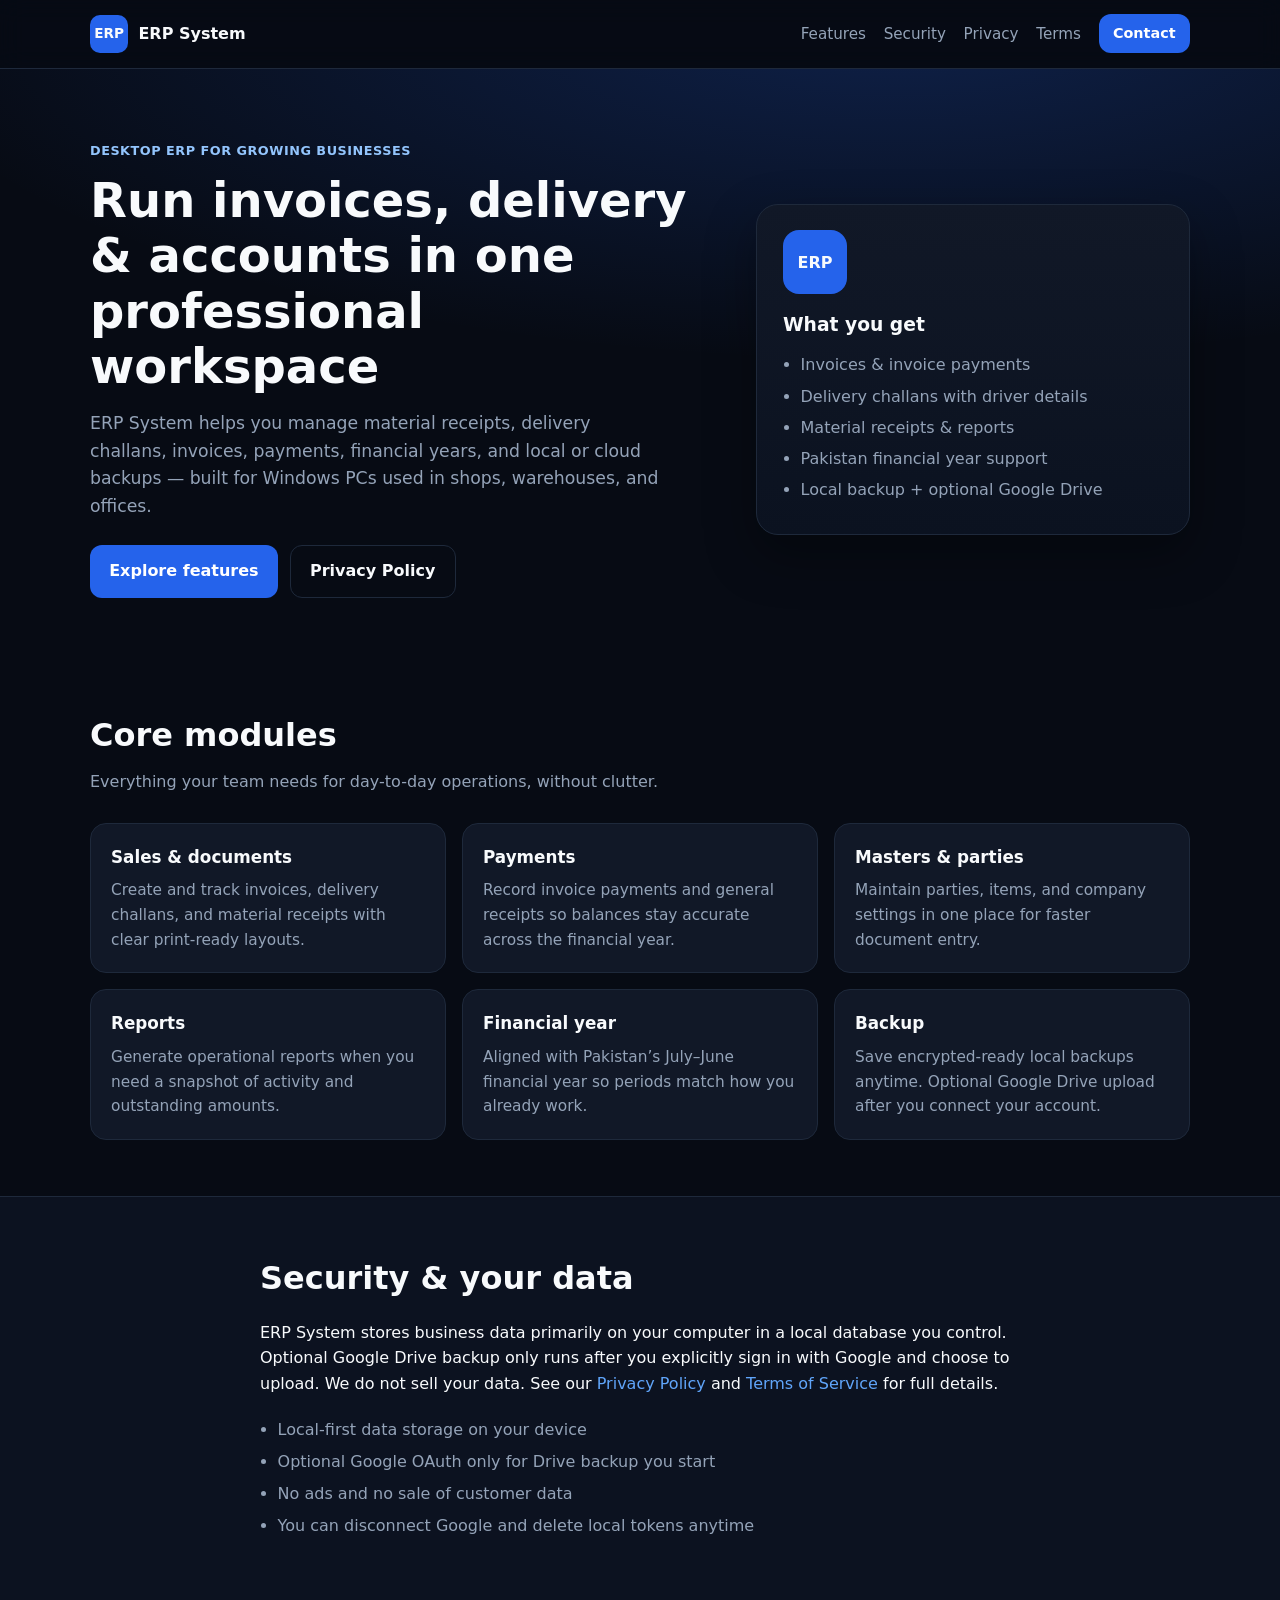
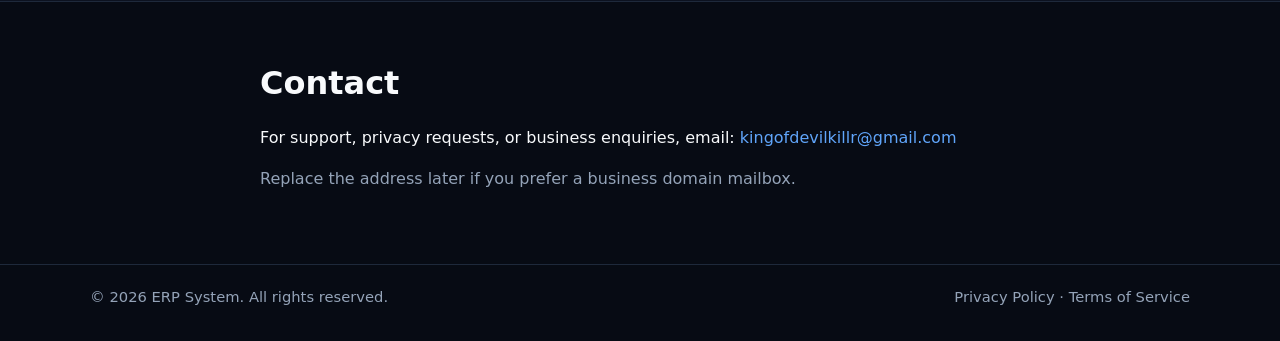
==== index.html @ 69cae649 "Professional ERP System website: landing, Privacy Policy, Terms of Service for Google OAuth verifica" ====
<!DOCTYPE html>
<html lang="en">
<head>
  <meta charset="UTF-8" />
  <meta name="viewport" content="width=device-width, initial-scale=1" />
  <title>ERP System — Professional Business Workspace</title>
  <meta name="description" content="ERP System is a professional desktop business application for invoices, delivery challans, material receipts, reports, and secure backups." />
  <link rel="stylesheet" href="styles.css" />
  <link rel="icon" href="data:image/svg+xml,<svg xmlns='http://www.w3.org/2000/svg' viewBox='0 0 100 100'><rect width='100' height='100' rx='22' fill='%232563eb'/><text x='50' y='62' font-size='36' font-weight='700' fill='white' text-anchor='middle' font-family='system-ui'>ERP</text></svg>" />
</head>
<body>
  <header class="nav">
    <div class="container nav-inner">
      <a class="brand" href="index.html">
        <span class="logo">ERP</span>
        <span>ERP System</span>
      </a>
      <nav>
        <a href="#features">Features</a>
        <a href="#security">Security</a>
        <a href="privacy.html">Privacy</a>
        <a href="terms.html">Terms</a>
        <a class="btn btn-sm" href="#contact">Contact</a>
      </nav>
    </div>
  </header>

  <section class="hero">
    <div class="container hero-grid">
      <div>
        <p class="eyebrow">Desktop ERP for growing businesses</p>
        <h1>Run invoices, delivery &amp; accounts in one professional workspace</h1>
        <p class="lead">
          ERP System helps you manage material receipts, delivery challans, invoices,
          payments, financial years, and local or cloud backups — built for Windows
          PCs used in shops, warehouses, and offices.
        </p>
        <div class="hero-actions">
          <a class="btn" href="#features">Explore features</a>
          <a class="btn btn-ghost" href="privacy.html">Privacy Policy</a>
        </div>
      </div>
      <div class="hero-card">
        <div class="hero-badge">ERP</div>
        <h3>What you get</h3>
        <ul>
          <li>Invoices &amp; invoice payments</li>
          <li>Delivery challans with driver details</li>
          <li>Material receipts &amp; reports</li>
          <li>Pakistan financial year support</li>
          <li>Local backup + optional Google Drive</li>
        </ul>
      </div>
    </div>
  </section>

  <section id="features" class="section">
    <div class="container">
      <h2>Core modules</h2>
      <p class="section-lead">Everything your team needs for day-to-day operations, without clutter.</p>
      <div class="cards">
        <article class="card">
          <h3>Sales &amp; documents</h3>
          <p>Create and track invoices, delivery challans, and material receipts with clear print-ready layouts.</p>
        </article>
        <article class="card">
          <h3>Payments</h3>
          <p>Record invoice payments and general receipts so balances stay accurate across the financial year.</p>
        </article>
        <article class="card">
          <h3>Masters &amp; parties</h3>
          <p>Maintain parties, items, and company settings in one place for faster document entry.</p>
        </article>
        <article class="card">
          <h3>Reports</h3>
          <p>Generate operational reports when you need a snapshot of activity and outstanding amounts.</p>
        </article>
        <article class="card">
          <h3>Financial year</h3>
          <p>Aligned with Pakistan’s July–June financial year so periods match how you already work.</p>
        </article>
        <article class="card">
          <h3>Backup</h3>
          <p>Save encrypted-ready local backups anytime. Optional Google Drive upload after you connect your account.</p>
        </article>
      </div>
    </div>
  </section>

  <section id="security" class="section section-alt">
    <div class="container narrow">
      <h2>Security &amp; your data</h2>
      <p>
        ERP System stores business data primarily on your computer in a local database you control.
        Optional Google Drive backup only runs after you explicitly sign in with Google and choose to upload.
        We do not sell your data. See our
        <a href="privacy.html">Privacy Policy</a> and
        <a href="terms.html">Terms of Service</a> for full details.
      </p>
      <ul class="checklist">
        <li>Local-first data storage on your device</li>
        <li>Optional Google OAuth only for Drive backup you start</li>
        <li>No ads and no sale of customer data</li>
        <li>You can disconnect Google and delete local tokens anytime</li>
      </ul>
    </div>
  </section>

  <section id="contact" class="section">
    <div class="container narrow">
      <h2>Contact</h2>
      <p>
        For support, privacy requests, or business enquiries, email:
        <a href="mailto:kingofdevilkillr@gmail.com">kingofdevilkillr@gmail.com</a>
      </p>
      <p class="muted">Replace the address later if you prefer a business domain mailbox.</p>
    </div>
  </section>

  <footer class="footer">
    <div class="container footer-inner">
      <span>© <span id="y"></span> ERP System. All rights reserved.</span>
      <span>
        <a href="privacy.html">Privacy Policy</a>
        ·
        <a href="terms.html">Terms of Service</a>
      </span>
    </div>
  </footer>
  <script>document.getElementById('y').textContent = new Date().getFullYear()</script>
</body>
</html>
---- styles.css ----
:root {
  --bg: #070b14;
  --bg-alt: #0c1220;
  --card: #111827;
  --text: #f8fafc;
  --muted: #94a3b8;
  --line: #1e293b;
  --brand: #2563eb;
  --brand-dark: #1d4ed8;
  --ok: #0f9d58;
  --radius: 16px;
  --shadow: 0 20px 50px rgba(0, 0, 0, 0.35);
  --max: 1100px;
  --font: system-ui, -apple-system, "Segoe UI", Roboto, Helvetica, Arial, sans-serif;
}

* { box-sizing: border-box; }
html { scroll-behavior: smooth; }
body {
  margin: 0;
  font-family: var(--font);
  background: var(--bg);
  color: var(--text);
  line-height: 1.6;
}
a { color: #60a5fa; text-decoration: none; }
a:hover { text-decoration: underline; }

.container {
  width: min(100% - 2rem, var(--max));
  margin-inline: auto;
}
.narrow { width: min(100% - 2rem, 760px); }

.nav {
  position: sticky;
  top: 0;
  z-index: 20;
  backdrop-filter: blur(12px);
  background: rgba(7, 11, 20, 0.85);
  border-bottom: 1px solid var(--line);
}
.nav-inner {
  display: flex;
  align-items: center;
  justify-content: space-between;
  padding: 0.9rem 0;
  gap: 1rem;
}
.brand {
  display: flex;
  align-items: center;
  gap: 0.65rem;
  color: var(--text);
  font-weight: 700;
  text-decoration: none;
}
.logo {
  display: grid;
  place-items: center;
  width: 38px;
  height: 38px;
  border-radius: 10px;
  background: var(--brand);
  font-size: 0.85rem;
  font-weight: 800;
}
nav {
  display: flex;
  flex-wrap: wrap;
  gap: 0.85rem 1.1rem;
  align-items: center;
}
nav a {
  color: var(--muted);
  font-size: 0.95rem;
  text-decoration: none;
}
nav a:hover { color: var(--text); }

.btn {
  display: inline-flex;
  align-items: center;
  justify-content: center;
  padding: 0.8rem 1.2rem;
  border-radius: 12px;
  background: var(--brand);
  color: white !important;
  font-weight: 700;
  text-decoration: none !important;
  border: none;
  transition: 0.15s ease;
}
.btn:hover { background: var(--brand-dark); }
.btn-sm { padding: 0.5rem 0.9rem; font-size: 0.9rem; }
.btn-ghost {
  background: transparent;
  border: 1px solid var(--line);
  color: var(--text) !important;
}
.btn-ghost:hover { border-color: #334155; background: #0f172a; }

.hero {
  padding: 4.5rem 0 3.5rem;
  background:
    radial-gradient(ellipse 80% 60% at 70% -10%, rgba(37, 99, 235, 0.25), transparent),
    var(--bg);
}
.hero-grid {
  display: grid;
  grid-template-columns: 1.3fr 0.9fr;
  gap: 2.5rem;
  align-items: center;
}
.eyebrow {
  color: #93c5fd;
  font-weight: 700;
  letter-spacing: 0.04em;
  text-transform: uppercase;
  font-size: 0.8rem;
  margin: 0 0 0.75rem;
}
.hero h1 {
  font-size: clamp(2rem, 4vw, 3rem);
  line-height: 1.15;
  margin: 0 0 1rem;
}
.lead {
  color: var(--muted);
  font-size: 1.08rem;
  margin: 0 0 1.5rem;
  max-width: 36rem;
}
.hero-actions { display: flex; flex-wrap: wrap; gap: 0.75rem; }

.hero-card {
  background: linear-gradient(180deg, #111827, #0b1220);
  border: 1px solid var(--line);
  border-radius: 22px;
  padding: 1.6rem;
  box-shadow: var(--shadow);
}
.hero-badge {
  width: 64px;
  height: 64px;
  border-radius: 16px;
  background: var(--brand);
  display: grid;
  place-items: center;
  font-weight: 800;
  margin-bottom: 1rem;
}
.hero-card h3 { margin: 0 0 0.75rem; }
.hero-card ul {
  margin: 0;
  padding-left: 1.1rem;
  color: var(--muted);
}
.hero-card li { margin: 0.35rem 0; }

.section { padding: 3.5rem 0; }
.section-alt { background: var(--bg-alt); border-block: 1px solid var(--line); }
.section h2 {
  margin: 0 0 0.5rem;
  font-size: clamp(1.5rem, 3vw, 2rem);
}
.section-lead {
  color: var(--muted);
  margin: 0 0 1.75rem;
}

.cards {
  display: grid;
  grid-template-columns: repeat(3, 1fr);
  gap: 1rem;
}
.card {
  background: var(--card);
  border: 1px solid var(--line);
  border-radius: var(--radius);
  padding: 1.25rem;
}
.card h3 { margin: 0 0 0.5rem; font-size: 1.05rem; }
.card p { margin: 0; color: var(--muted); font-size: 0.96rem; }

.checklist {
  margin: 1.25rem 0 0;
  padding-left: 1.1rem;
  color: var(--muted);
}
.checklist li { margin: 0.4rem 0; }

.legal {
  padding: 2.5rem 0 4rem;
  max-width: 800px;
}
.legal h1 { margin-bottom: 0.25rem; }
.legal h2 {
  margin-top: 2rem;
  margin-bottom: 0.6rem;
  font-size: 1.25rem;
}
.legal h3 {
  margin-top: 1.25rem;
  margin-bottom: 0.4rem;
  font-size: 1.05rem;
}
.legal p, .legal li { color: #cbd5e1; }
.muted { color: var(--muted); }

.footer {
  border-top: 1px solid var(--line);
  padding: 1.25rem 0 2rem;
  color: var(--muted);
  font-size: 0.92rem;
}
.footer-inner {
  display: flex;
  flex-wrap: wrap;
  gap: 0.75rem 1.25rem;
  justify-content: space-between;
}
.footer a { color: var(--muted); }
.footer a:hover { color: var(--text); }

@media (max-width: 860px) {
  .hero-grid, .cards { grid-template-columns: 1fr; }
  .hero { padding-top: 3rem; }
}
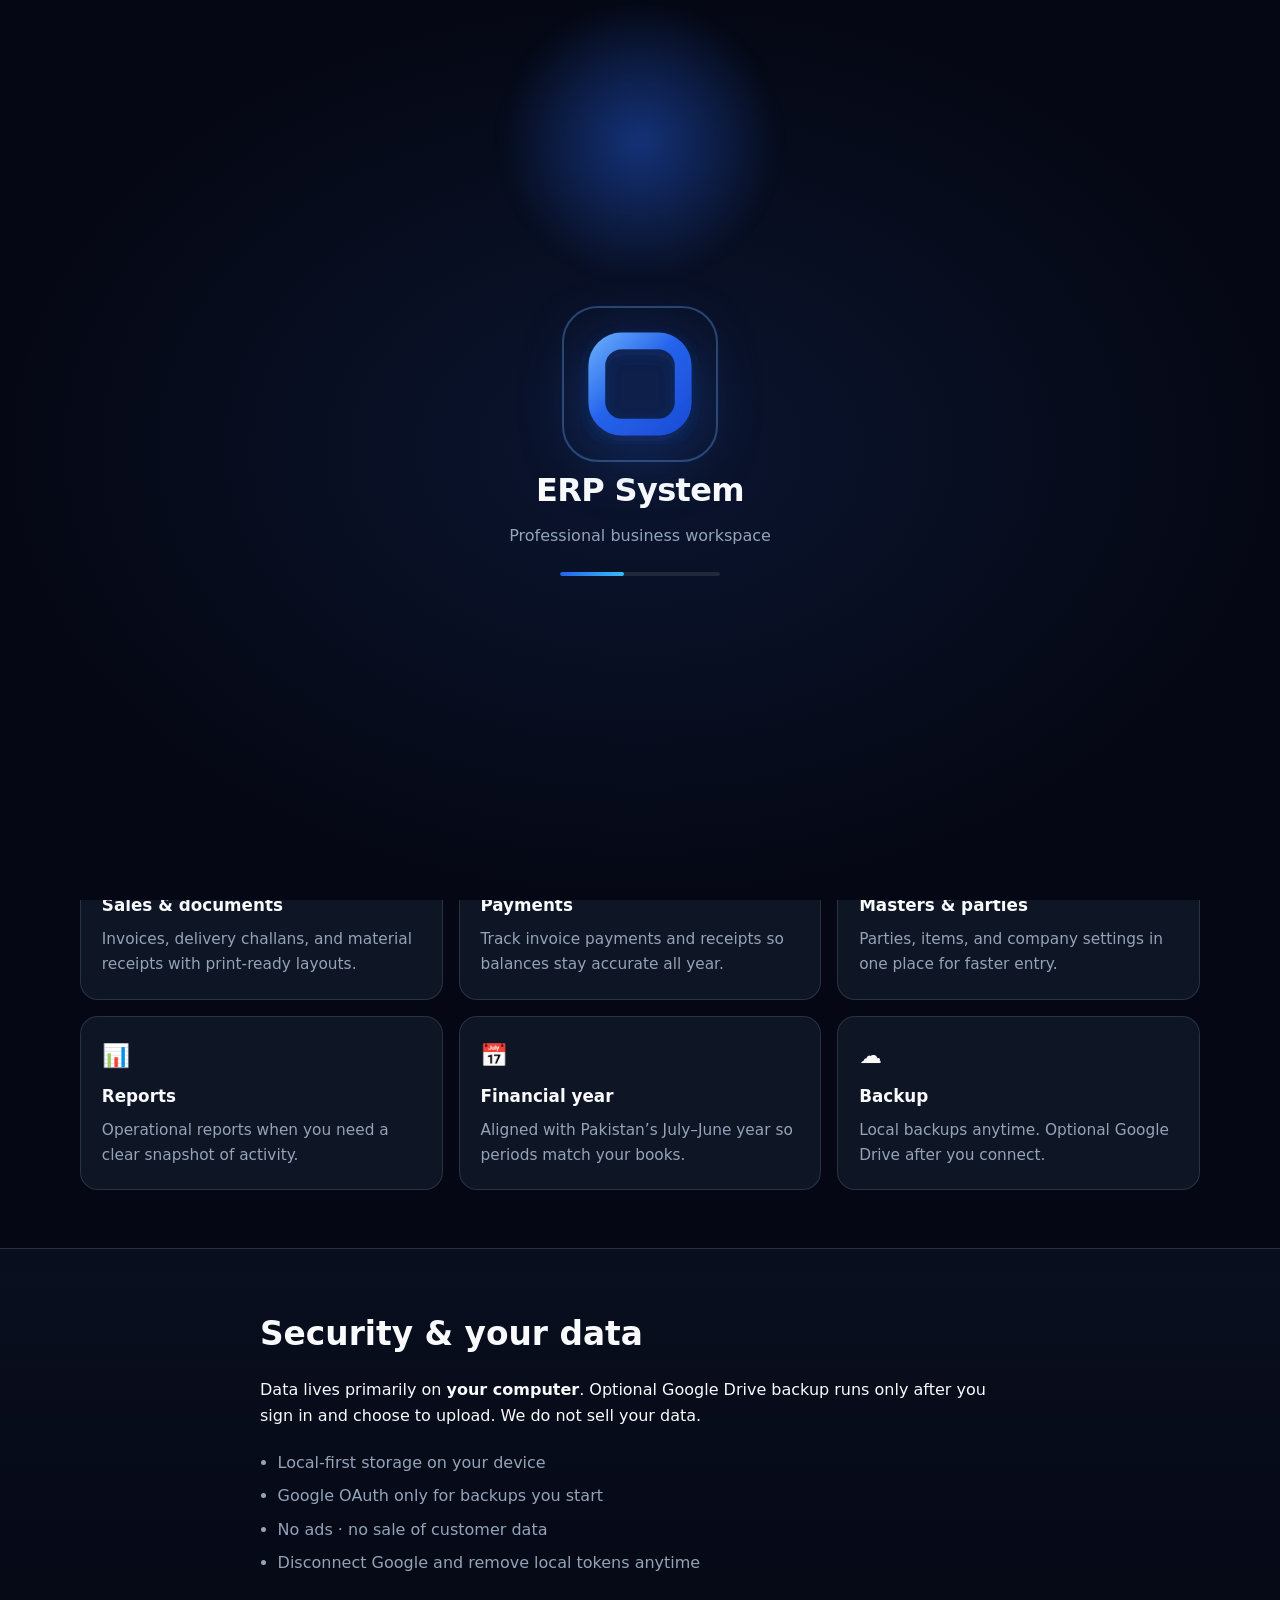
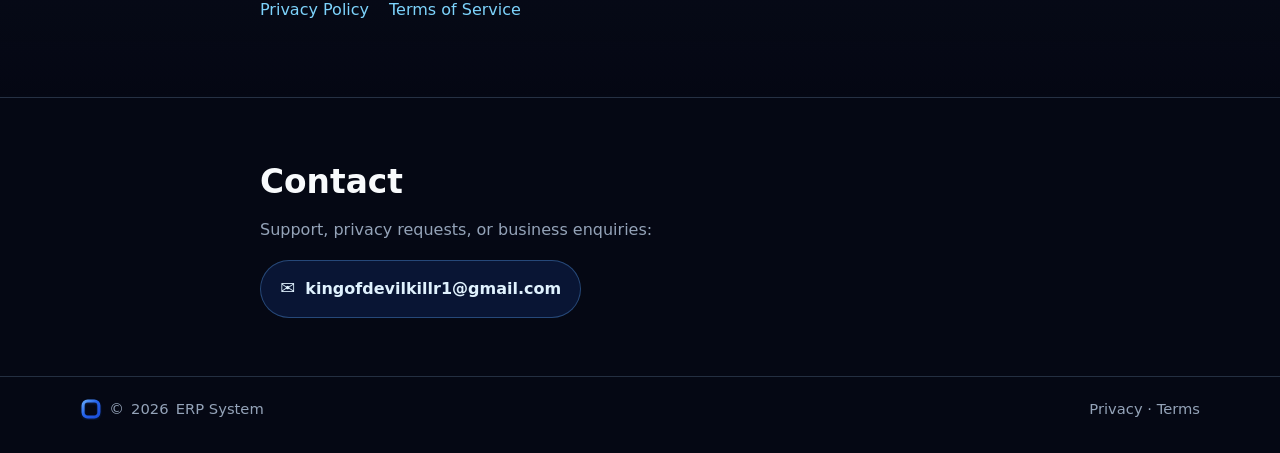
==== commit a1b02840: "Premium redesign: intro animation, floating logo, motion UI, contact kingofdevilkillr1@gmail.com" ====
--- a/index.html
+++ b/index.html
@@ -6,127 +6,137 @@
   <title>ERP System — Professional Business Workspace</title>
   <meta name="description" content="ERP System is a professional desktop business application for invoices, delivery challans, material receipts, reports, and secure backups." />
   <link rel="stylesheet" href="styles.css" />
-  <link rel="icon" href="data:image/svg+xml,<svg xmlns='http://www.w3.org/2000/svg' viewBox='0 0 100 100'><rect width='100' height='100' rx='22' fill='%232563eb'/><text x='50' y='62' font-size='36' font-weight='700' fill='white' text-anchor='middle' font-family='system-ui'>ERP</text></svg>" />
+  <link rel="icon" href="logo.svg" type="image/svg+xml" />
 </head>
 <body>
-  <header class="nav">
-    <div class="container nav-inner">
-      <a class="brand" href="index.html">
-        <span class="logo">ERP</span>
-        <span>ERP System</span>
-      </a>
-      <nav>
-        <a href="#features">Features</a>
-        <a href="#security">Security</a>
-        <a href="privacy.html">Privacy</a>
-        <a href="terms.html">Terms</a>
-        <a class="btn btn-sm" href="#contact">Contact</a>
-      </nav>
+  <!-- Intro overlay animation -->
+  <div id="intro" class="intro" aria-hidden="true">
+    <div class="intro-glow"></div>
+    <div class="intro-logo-wrap">
+      <img class="intro-logo float-y" src="logo.svg" alt="ERP System" width="120" height="120" />
+      <div class="intro-ring"></div>
     </div>
-  </header>
+    <h1 class="intro-title">ERP System</h1>
+    <p class="intro-sub">Professional business workspace</p>
+    <div class="intro-bar"><span></span></div>
+  </div>
 
-  <section class="hero">
-    <div class="container hero-grid">
-      <div>
-        <p class="eyebrow">Desktop ERP for growing businesses</p>
-        <h1>Run invoices, delivery &amp; accounts in one professional workspace</h1>
-        <p class="lead">
-          ERP System helps you manage material receipts, delivery challans, invoices,
-          payments, financial years, and local or cloud backups — built for Windows
-          PCs used in shops, warehouses, and offices.
-        </p>
-        <div class="hero-actions">
-          <a class="btn" href="#features">Explore features</a>
-          <a class="btn btn-ghost" href="privacy.html">Privacy Policy</a>
+  <div class="page">
+    <div class="bg-orbs" aria-hidden="true">
+      <span class="orb orb-1"></span>
+      <span class="orb orb-2"></span>
+      <span class="orb orb-3"></span>
+    </div>
+
+    <header class="nav">
+      <div class="container nav-inner">
+        <a class="brand" href="index.html">
+          <img src="logo.svg" alt="" class="brand-logo" width="40" height="40" />
+          <span>ERP System</span>
+        </a>
+        <nav>
+          <a href="#features">Features</a>
+          <a href="#security">Security</a>
+          <a href="privacy.html">Privacy</a>
+          <a href="terms.html">Terms</a>
+          <a class="btn btn-sm" href="#contact">Contact</a>
+        </nav>
+      </div>
+    </header>
+
+    <section class="hero">
+      <div class="container hero-grid">
+        <div class="reveal">
+          <p class="eyebrow"><span class="pulse-dot"></span> Desktop ERP for growing businesses</p>
+          <h1>Run invoices, delivery &amp; accounts in one <span class="gradient-text">professional workspace</span></h1>
+          <p class="lead">
+            Manage material receipts, delivery challans, invoices, payments, financial years,
+            and local or cloud backups — built for Windows PCs in shops, warehouses, and offices.
+          </p>
+          <div class="hero-actions">
+            <a class="btn" href="#features">Explore features</a>
+            <a class="btn btn-ghost" href="privacy.html">Privacy Policy</a>
+          </div>
+        </div>
+        <div class="hero-visual reveal delay-1">
+          <div class="hero-card float-slow">
+            <img src="logo.svg" alt="ERP" class="hero-logo spin-soft" width="88" height="88" />
+            <h3>What you get</h3>
+            <ul>
+              <li>Invoices &amp; payments</li>
+              <li>Delivery challans + driver details</li>
+              <li>Material receipts &amp; reports</li>
+              <li>Pakistan financial year</li>
+              <li>Local + optional Google Drive backup</li>
+            </ul>
+          </div>
         </div>
       </div>
-      <div class="hero-card">
-        <div class="hero-badge">ERP</div>
-        <h3>What you get</h3>
-        <ul>
-          <li>Invoices &amp; invoice payments</li>
-          <li>Delivery challans with driver details</li>
-          <li>Material receipts &amp; reports</li>
-          <li>Pakistan financial year support</li>
-          <li>Local backup + optional Google Drive</li>
+    </section>
+
+    <section id="features" class="section">
+      <div class="container">
+        <div class="section-head reveal">
+          <h2>Core modules</h2>
+          <p class="section-lead">Everything your team needs for day-to-day operations — clear, fast, focused.</p>
+        </div>
+        <div class="cards">
+          <article class="card reveal"><div class="card-icon">📄</div><h3>Sales &amp; documents</h3><p>Invoices, delivery challans, and material receipts with print-ready layouts.</p></article>
+          <article class="card reveal delay-1"><div class="card-icon">💳</div><h3>Payments</h3><p>Track invoice payments and receipts so balances stay accurate all year.</p></article>
+          <article class="card reveal delay-2"><div class="card-icon">👥</div><h3>Masters &amp; parties</h3><p>Parties, items, and company settings in one place for faster entry.</p></article>
+          <article class="card reveal"><div class="card-icon">📊</div><h3>Reports</h3><p>Operational reports when you need a clear snapshot of activity.</p></article>
+          <article class="card reveal delay-1"><div class="card-icon">📅</div><h3>Financial year</h3><p>Aligned with Pakistan’s July–June year so periods match your books.</p></article>
+          <article class="card reveal delay-2"><div class="card-icon">☁️</div><h3>Backup</h3><p>Local backups anytime. Optional Google Drive after you connect.</p></article>
+        </div>
+      </div>
+    </section>
+
+    <section id="security" class="section section-alt">
+      <div class="container narrow reveal">
+        <h2>Security &amp; your data</h2>
+        <p>
+          Data lives primarily on <strong>your computer</strong>. Optional Google Drive backup runs only after you
+          sign in and choose to upload. We do not sell your data.
+        </p>
+        <ul class="checklist">
+          <li>Local-first storage on your device</li>
+          <li>Google OAuth only for backups you start</li>
+          <li>No ads · no sale of customer data</li>
+          <li>Disconnect Google and remove local tokens anytime</li>
         </ul>
+        <p class="links-row">
+          <a href="privacy.html">Privacy Policy</a>
+          <a href="terms.html">Terms of Service</a>
+        </p>
       </div>
-    </div>
-  </section>
+    </section>
 
-  <section id="features" class="section">
-    <div class="container">
-      <h2>Core modules</h2>
-      <p class="section-lead">Everything your team needs for day-to-day operations, without clutter.</p>
-      <div class="cards">
-        <article class="card">
-          <h3>Sales &amp; documents</h3>
-          <p>Create and track invoices, delivery challans, and material receipts with clear print-ready layouts.</p>
-        </article>
-        <article class="card">
-          <h3>Payments</h3>
-          <p>Record invoice payments and general receipts so balances stay accurate across the financial year.</p>
-        </article>
-        <article class="card">
-          <h3>Masters &amp; parties</h3>
-          <p>Maintain parties, items, and company settings in one place for faster document entry.</p>
-        </article>
-        <article class="card">
-          <h3>Reports</h3>
-          <p>Generate operational reports when you need a snapshot of activity and outstanding amounts.</p>
-        </article>
-        <article class="card">
-          <h3>Financial year</h3>
-          <p>Aligned with Pakistan’s July–June financial year so periods match how you already work.</p>
-        </article>
-        <article class="card">
-          <h3>Backup</h3>
-          <p>Save encrypted-ready local backups anytime. Optional Google Drive upload after you connect your account.</p>
-        </article>
+    <section id="contact" class="section">
+      <div class="container narrow reveal">
+        <h2>Contact</h2>
+        <p class="lead-sm">Support, privacy requests, or business enquiries:</p>
+        <a class="contact-pill" href="mailto:kingofdevilkillr1@gmail.com">
+          <span class="mail-ico">✉</span>
+          kingofdevilkillr1@gmail.com
+        </a>
       </div>
-    </div>
-  </section>
+    </section>
 
-  <section id="security" class="section section-alt">
-    <div class="container narrow">
-      <h2>Security &amp; your data</h2>
-      <p>
-        ERP System stores business data primarily on your computer in a local database you control.
-        Optional Google Drive backup only runs after you explicitly sign in with Google and choose to upload.
-        We do not sell your data. See our
-        <a href="privacy.html">Privacy Policy</a> and
-        <a href="terms.html">Terms of Service</a> for full details.
-      </p>
-      <ul class="checklist">
-        <li>Local-first data storage on your device</li>
-        <li>Optional Google OAuth only for Drive backup you start</li>
-        <li>No ads and no sale of customer data</li>
-        <li>You can disconnect Google and delete local tokens anytime</li>
-      </ul>
-    </div>
-  </section>
+    <footer class="footer">
+      <div class="container footer-inner">
+        <span class="footer-brand">
+          <img src="logo.svg" alt="" width="22" height="22" />
+          © <span id="y"></span> ERP System
+        </span>
+        <span>
+          <a href="privacy.html">Privacy</a>
+          ·
+          <a href="terms.html">Terms</a>
+        </span>
+      </div>
+    </footer>
+  </div>
 
-  <section id="contact" class="section">
-    <div class="container narrow">
-      <h2>Contact</h2>
-      <p>
-        For support, privacy requests, or business enquiries, email:
-        <a href="mailto:kingofdevilkillr@gmail.com">kingofdevilkillr@gmail.com</a>
-      </p>
-      <p class="muted">Replace the address later if you prefer a business domain mailbox.</p>
-    </div>
-  </section>
-
-  <footer class="footer">
-    <div class="container footer-inner">
-      <span>© <span id="y"></span> ERP System. All rights reserved.</span>
-      <span>
-        <a href="privacy.html">Privacy Policy</a>
-        ·
-        <a href="terms.html">Terms of Service</a>
-      </span>
-    </div>
-  </footer>
-  <script>document.getElementById('y').textContent = new Date().getFullYear()</script>
+  <script src="main.js"></script>
 </body>
 </html>
--- a/styles.css
+++ b/styles.css
@@ -1,16 +1,14 @@
 :root {
-  --bg: #070b14;
-  --bg-alt: #0c1220;
-  --card: #111827;
+  --bg: #050814;
+  --bg-alt: #0a1020;
+  --card: rgba(17, 24, 39, 0.85);
   --text: #f8fafc;
   --muted: #94a3b8;
-  --line: #1e293b;
+  --line: rgba(51, 65, 85, 0.7);
   --brand: #2563eb;
-  --brand-dark: #1d4ed8;
-  --ok: #0f9d58;
-  --radius: 16px;
-  --shadow: 0 20px 50px rgba(0, 0, 0, 0.35);
-  --max: 1100px;
+  --brand-2: #38bdf8;
+  --radius: 18px;
+  --max: 1120px;
   --font: system-ui, -apple-system, "Segoe UI", Roboto, Helvetica, Arial, sans-serif;
 }
 
@@ -21,209 +19,262 @@
   font-family: var(--font);
   background: var(--bg);
   color: var(--text);
-  line-height: 1.6;
-}
-a { color: #60a5fa; text-decoration: none; }
+  line-height: 1.65;
+  overflow-x: hidden;
+}
+a { color: #7dd3fc; text-decoration: none; }
 a:hover { text-decoration: underline; }
 
-.container {
-  width: min(100% - 2rem, var(--max));
-  margin-inline: auto;
-}
+.container { width: min(100% - 2rem, var(--max)); margin-inline: auto; }
 .narrow { width: min(100% - 2rem, 760px); }
 
+/* ===== INTRO ===== */
+.intro {
+  position: fixed; inset: 0; z-index: 1000;
+  display: grid; place-content: center; justify-items: center;
+  background: radial-gradient(ellipse at center, #0b1530 0%, #050814 70%);
+  transition: opacity 0.7s ease, visibility 0.7s;
+}
+.intro.hide { opacity: 0; visibility: hidden; pointer-events: none; }
+.intro-glow {
+  position: absolute; width: 280px; height: 280px; border-radius: 50%;
+  background: radial-gradient(circle, rgba(37,99,235,0.45), transparent 70%);
+  filter: blur(8px); animation: pulse-glow 2.2s ease-in-out infinite;
+}
+.intro-logo-wrap { position: relative; z-index: 1; margin-bottom: 1.25rem; }
+.intro-logo { display: block; filter: drop-shadow(0 12px 30px rgba(37,99,235,0.5)); }
+.intro-ring {
+  position: absolute; inset: -18px; border-radius: 36px;
+  border: 2px solid rgba(96,165,250,0.35);
+  animation: ring-spin 4s linear infinite;
+}
+.intro-title {
+  margin: 0; font-size: 2rem; letter-spacing: -0.02em;
+  animation: fade-up 0.8s 0.2s both;
+}
+.intro-sub {
+  margin: 0.4rem 0 1.4rem; color: var(--muted);
+  animation: fade-up 0.8s 0.35s both;
+}
+.intro-bar {
+  width: 160px; height: 4px; border-radius: 99px; background: #1e293b; overflow: hidden;
+  animation: fade-up 0.8s 0.5s both;
+}
+.intro-bar span {
+  display: block; height: 100%; width: 40%;
+  background: linear-gradient(90deg, var(--brand), var(--brand-2));
+  border-radius: 99px;
+  animation: bar-slide 1.1s ease-in-out infinite;
+}
+
+/* ===== PAGE MOTION ===== */
+.page { position: relative; min-height: 100vh; }
+.bg-orbs { position: fixed; inset: 0; pointer-events: none; z-index: 0; overflow: hidden; }
+.orb {
+  position: absolute; border-radius: 50%; filter: blur(60px); opacity: 0.35;
+  animation: drift 18s ease-in-out infinite;
+}
+.orb-1 { width: 340px; height: 340px; background: #1d4ed8; top: -80px; right: -60px; }
+.orb-2 { width: 280px; height: 280px; background: #0ea5e9; bottom: 10%; left: -80px; animation-delay: -6s; }
+.orb-3 { width: 200px; height: 200px; background: #4f46e5; top: 45%; right: 15%; animation-delay: -11s; opacity: 0.22; }
+
 .nav {
-  position: sticky;
-  top: 0;
-  z-index: 20;
-  backdrop-filter: blur(12px);
-  background: rgba(7, 11, 20, 0.85);
+  position: sticky; top: 0; z-index: 20;
+  backdrop-filter: blur(14px);
+  background: rgba(5, 8, 20, 0.75);
   border-bottom: 1px solid var(--line);
 }
 .nav-inner {
-  display: flex;
-  align-items: center;
-  justify-content: space-between;
-  padding: 0.9rem 0;
-  gap: 1rem;
+  display: flex; align-items: center; justify-content: space-between;
+  padding: 0.85rem 0; gap: 1rem;
 }
 .brand {
-  display: flex;
-  align-items: center;
-  gap: 0.65rem;
-  color: var(--text);
-  font-weight: 700;
-  text-decoration: none;
-}
-.logo {
-  display: grid;
-  place-items: center;
-  width: 38px;
-  height: 38px;
-  border-radius: 10px;
-  background: var(--brand);
-  font-size: 0.85rem;
-  font-weight: 800;
-}
-nav {
-  display: flex;
-  flex-wrap: wrap;
-  gap: 0.85rem 1.1rem;
-  align-items: center;
-}
-nav a {
-  color: var(--muted);
-  font-size: 0.95rem;
-  text-decoration: none;
-}
+  display: flex; align-items: center; gap: 0.65rem;
+  color: var(--text); font-weight: 700; text-decoration: none;
+}
+.brand-logo { border-radius: 10px; }
+nav { display: flex; flex-wrap: wrap; gap: 0.85rem 1.1rem; align-items: center; }
+nav a { color: var(--muted); font-size: 0.95rem; text-decoration: none; }
 nav a:hover { color: var(--text); }
 
 .btn {
-  display: inline-flex;
-  align-items: center;
-  justify-content: center;
-  padding: 0.8rem 1.2rem;
-  border-radius: 12px;
-  background: var(--brand);
-  color: white !important;
-  font-weight: 700;
-  text-decoration: none !important;
-  border: none;
-  transition: 0.15s ease;
-}
-.btn:hover { background: var(--brand-dark); }
-.btn-sm { padding: 0.5rem 0.9rem; font-size: 0.9rem; }
+  display: inline-flex; align-items: center; justify-content: center;
+  padding: 0.85rem 1.25rem; border-radius: 12px;
+  background: linear-gradient(135deg, #2563eb, #1d4ed8);
+  color: white !important; font-weight: 700; text-decoration: none !important;
+  border: none; box-shadow: 0 10px 28px rgba(37,99,235,0.35);
+  transition: transform 0.15s ease, box-shadow 0.15s ease;
+}
+.btn:hover { transform: translateY(-2px); box-shadow: 0 14px 32px rgba(37,99,235,0.45); }
+.btn-sm { padding: 0.5rem 0.95rem; font-size: 0.9rem; }
 .btn-ghost {
-  background: transparent;
+  background: transparent; border: 1px solid var(--line);
+  color: var(--text) !important; box-shadow: none;
+}
+.btn-ghost:hover { border-color: #475569; background: rgba(15,23,42,0.6); }
+
+.hero {
+  position: relative; z-index: 1;
+  padding: 4.8rem 0 3.8rem;
+}
+.hero-grid {
+  display: grid; grid-template-columns: 1.25fr 0.95fr;
+  gap: 2.5rem; align-items: center;
+}
+.eyebrow {
+  display: inline-flex; align-items: center; gap: 0.5rem;
+  color: #93c5fd; font-weight: 700; letter-spacing: 0.04em;
+  text-transform: uppercase; font-size: 0.78rem; margin: 0 0 0.85rem;
+}
+.pulse-dot {
+  width: 8px; height: 8px; border-radius: 50%; background: #22c55e;
+  box-shadow: 0 0 0 0 rgba(34,197,94,0.6);
+  animation: pulse-dot 1.6s infinite;
+}
+.hero h1 {
+  font-size: clamp(2.05rem, 4.2vw, 3.15rem);
+  line-height: 1.12; margin: 0 0 1rem; letter-spacing: -0.03em;
+}
+.gradient-text {
+  background: linear-gradient(90deg, #60a5fa, #38bdf8, #a78bfa);
+  -webkit-background-clip: text; background-clip: text; color: transparent;
+}
+.lead { color: var(--muted); font-size: 1.08rem; margin: 0 0 1.5rem; max-width: 36rem; }
+.lead-sm { color: var(--muted); margin: 0 0 1rem; }
+.hero-actions { display: flex; flex-wrap: wrap; gap: 0.75rem; }
+
+.hero-visual { display: flex; justify-content: center; }
+.hero-card {
+  width: min(100%, 340px);
+  background: linear-gradient(160deg, rgba(30,41,59,0.9), rgba(15,23,42,0.95));
   border: 1px solid var(--line);
-  color: var(--text) !important;
-}
-.btn-ghost:hover { border-color: #334155; background: #0f172a; }
-
-.hero {
-  padding: 4.5rem 0 3.5rem;
-  background:
-    radial-gradient(ellipse 80% 60% at 70% -10%, rgba(37, 99, 235, 0.25), transparent),
-    var(--bg);
-}
-.hero-grid {
-  display: grid;
-  grid-template-columns: 1.3fr 0.9fr;
-  gap: 2.5rem;
-  align-items: center;
-}
-.eyebrow {
-  color: #93c5fd;
-  font-weight: 700;
-  letter-spacing: 0.04em;
-  text-transform: uppercase;
-  font-size: 0.8rem;
-  margin: 0 0 0.75rem;
-}
-.hero h1 {
-  font-size: clamp(2rem, 4vw, 3rem);
-  line-height: 1.15;
-  margin: 0 0 1rem;
-}
-.lead {
-  color: var(--muted);
-  font-size: 1.08rem;
-  margin: 0 0 1.5rem;
-  max-width: 36rem;
-}
-.hero-actions { display: flex; flex-wrap: wrap; gap: 0.75rem; }
-
-.hero-card {
-  background: linear-gradient(180deg, #111827, #0b1220);
-  border: 1px solid var(--line);
-  border-radius: 22px;
-  padding: 1.6rem;
-  box-shadow: var(--shadow);
-}
-.hero-badge {
-  width: 64px;
-  height: 64px;
-  border-radius: 16px;
-  background: var(--brand);
-  display: grid;
-  place-items: center;
-  font-weight: 800;
-  margin-bottom: 1rem;
-}
+  border-radius: 24px;
+  padding: 1.7rem;
+  box-shadow: 0 25px 60px rgba(0,0,0,0.4);
+}
+.hero-logo { display: block; margin-bottom: 1rem; filter: drop-shadow(0 10px 24px rgba(37,99,235,0.45)); }
 .hero-card h3 { margin: 0 0 0.75rem; }
-.hero-card ul {
-  margin: 0;
-  padding-left: 1.1rem;
-  color: var(--muted);
-}
-.hero-card li { margin: 0.35rem 0; }
-
-.section { padding: 3.5rem 0; }
-.section-alt { background: var(--bg-alt); border-block: 1px solid var(--line); }
-.section h2 {
-  margin: 0 0 0.5rem;
-  font-size: clamp(1.5rem, 3vw, 2rem);
-}
-.section-lead {
-  color: var(--muted);
-  margin: 0 0 1.75rem;
-}
+.hero-card ul { margin: 0; padding-left: 1.1rem; color: var(--muted); }
+.hero-card li { margin: 0.4rem 0; }
+
+.section { position: relative; z-index: 1; padding: 3.6rem 0; }
+.section-alt {
+  background: linear-gradient(180deg, rgba(10,16,32,0.9), rgba(5,8,20,0.5));
+  border-block: 1px solid var(--line);
+}
+.section h2 { margin: 0 0 0.5rem; font-size: clamp(1.55rem, 3vw, 2.05rem); }
+.section-lead { color: var(--muted); margin: 0 0 1.75rem; }
+.section-head { margin-bottom: 0.5rem; }
 
 .cards {
-  display: grid;
-  grid-template-columns: repeat(3, 1fr);
-  gap: 1rem;
+  display: grid; grid-template-columns: repeat(3, 1fr); gap: 1rem;
 }
 .card {
   background: var(--card);
   border: 1px solid var(--line);
   border-radius: var(--radius);
-  padding: 1.25rem;
-}
-.card h3 { margin: 0 0 0.5rem; font-size: 1.05rem; }
+  padding: 1.3rem;
+  transition: transform 0.25s ease, border-color 0.25s ease, box-shadow 0.25s ease;
+  backdrop-filter: blur(8px);
+}
+.card:hover {
+  transform: translateY(-6px);
+  border-color: rgba(96,165,250,0.45);
+  box-shadow: 0 18px 40px rgba(0,0,0,0.3);
+}
+.card-icon { font-size: 1.4rem; margin-bottom: 0.55rem; }
+.card h3 { margin: 0 0 0.45rem; font-size: 1.05rem; }
 .card p { margin: 0; color: var(--muted); font-size: 0.96rem; }
 
-.checklist {
-  margin: 1.25rem 0 0;
-  padding-left: 1.1rem;
-  color: var(--muted);
-}
-.checklist li { margin: 0.4rem 0; }
-
-.legal {
-  padding: 2.5rem 0 4rem;
-  max-width: 800px;
-}
+.checklist { margin: 1.25rem 0 0; padding-left: 1.1rem; color: var(--muted); }
+.checklist li { margin: 0.45rem 0; }
+.links-row { display: flex; gap: 1.25rem; margin-top: 1.25rem; }
+
+.contact-pill {
+  display: inline-flex; align-items: center; gap: 0.65rem;
+  padding: 0.85rem 1.2rem;
+  border-radius: 999px;
+  background: rgba(37,99,235,0.15);
+  border: 1px solid rgba(96,165,250,0.35);
+  color: #e0f2fe !important;
+  font-weight: 600;
+  text-decoration: none !important;
+  transition: background 0.2s ease, transform 0.2s ease;
+}
+.contact-pill:hover { background: rgba(37,99,235,0.28); transform: translateY(-2px); }
+.mail-ico { font-size: 1.1rem; }
+
+.legal-page .legal { position: relative; z-index: 1; }
+.legal { padding: 2.5rem 0 4rem; max-width: 800px; }
 .legal h1 { margin-bottom: 0.25rem; }
-.legal h2 {
-  margin-top: 2rem;
-  margin-bottom: 0.6rem;
-  font-size: 1.25rem;
-}
-.legal h3 {
-  margin-top: 1.25rem;
-  margin-bottom: 0.4rem;
-  font-size: 1.05rem;
-}
+.legal h2 { margin-top: 2rem; margin-bottom: 0.55rem; font-size: 1.25rem; }
+.legal h3 { margin-top: 1.2rem; margin-bottom: 0.4rem; font-size: 1.05rem; }
 .legal p, .legal li { color: #cbd5e1; }
 .muted { color: var(--muted); }
 
 .footer {
+  position: relative; z-index: 1;
   border-top: 1px solid var(--line);
   padding: 1.25rem 0 2rem;
-  color: var(--muted);
-  font-size: 0.92rem;
+  color: var(--muted); font-size: 0.92rem;
 }
 .footer-inner {
-  display: flex;
-  flex-wrap: wrap;
-  gap: 0.75rem 1.25rem;
-  justify-content: space-between;
-}
+  display: flex; flex-wrap: wrap; gap: 0.75rem 1.25rem;
+  justify-content: space-between; align-items: center;
+}
+.footer-brand { display: inline-flex; align-items: center; gap: 0.45rem; }
 .footer a { color: var(--muted); }
 .footer a:hover { color: var(--text); }
+
+/* animations */
+.float-y { animation: float-y 3s ease-in-out infinite; }
+.float-slow { animation: float-y 5s ease-in-out infinite; }
+.spin-soft { animation: spin-soft 12s linear infinite; }
+
+.reveal {
+  opacity: 0; transform: translateY(28px);
+  transition: opacity 0.7s ease, transform 0.7s ease;
+}
+.reveal.show { opacity: 1; transform: none; }
+.delay-1 { transition-delay: 0.12s; }
+.delay-2 { transition-delay: 0.24s; }
+
+@keyframes float-y {
+  0%, 100% { transform: translateY(0); }
+  50% { transform: translateY(-12px); }
+}
+@keyframes spin-soft {
+  from { transform: rotate(0deg); }
+  to { transform: rotate(360deg); }
+}
+@keyframes ring-spin {
+  from { transform: rotate(0deg); }
+  to { transform: rotate(360deg); }
+}
+@keyframes pulse-glow {
+  0%, 100% { transform: scale(1); opacity: 0.7; }
+  50% { transform: scale(1.15); opacity: 1; }
+}
+@keyframes bar-slide {
+  0% { transform: translateX(-100%); }
+  100% { transform: translateX(280%); }
+}
+@keyframes fade-up {
+  from { opacity: 0; transform: translateY(16px); }
+  to { opacity: 1; transform: none; }
+}
+@keyframes drift {
+  0%, 100% { transform: translate(0, 0); }
+  50% { transform: translate(30px, -24px); }
+}
+@keyframes pulse-dot {
+  0% { box-shadow: 0 0 0 0 rgba(34,197,94,0.55); }
+  70% { box-shadow: 0 0 0 12px rgba(34,197,94,0); }
+  100% { box-shadow: 0 0 0 0 rgba(34,197,94,0); }
+}
 
 @media (max-width: 860px) {
   .hero-grid, .cards { grid-template-columns: 1fr; }
   .hero { padding-top: 3rem; }
-}
+  nav a:not(.btn) { display: none; }
+}
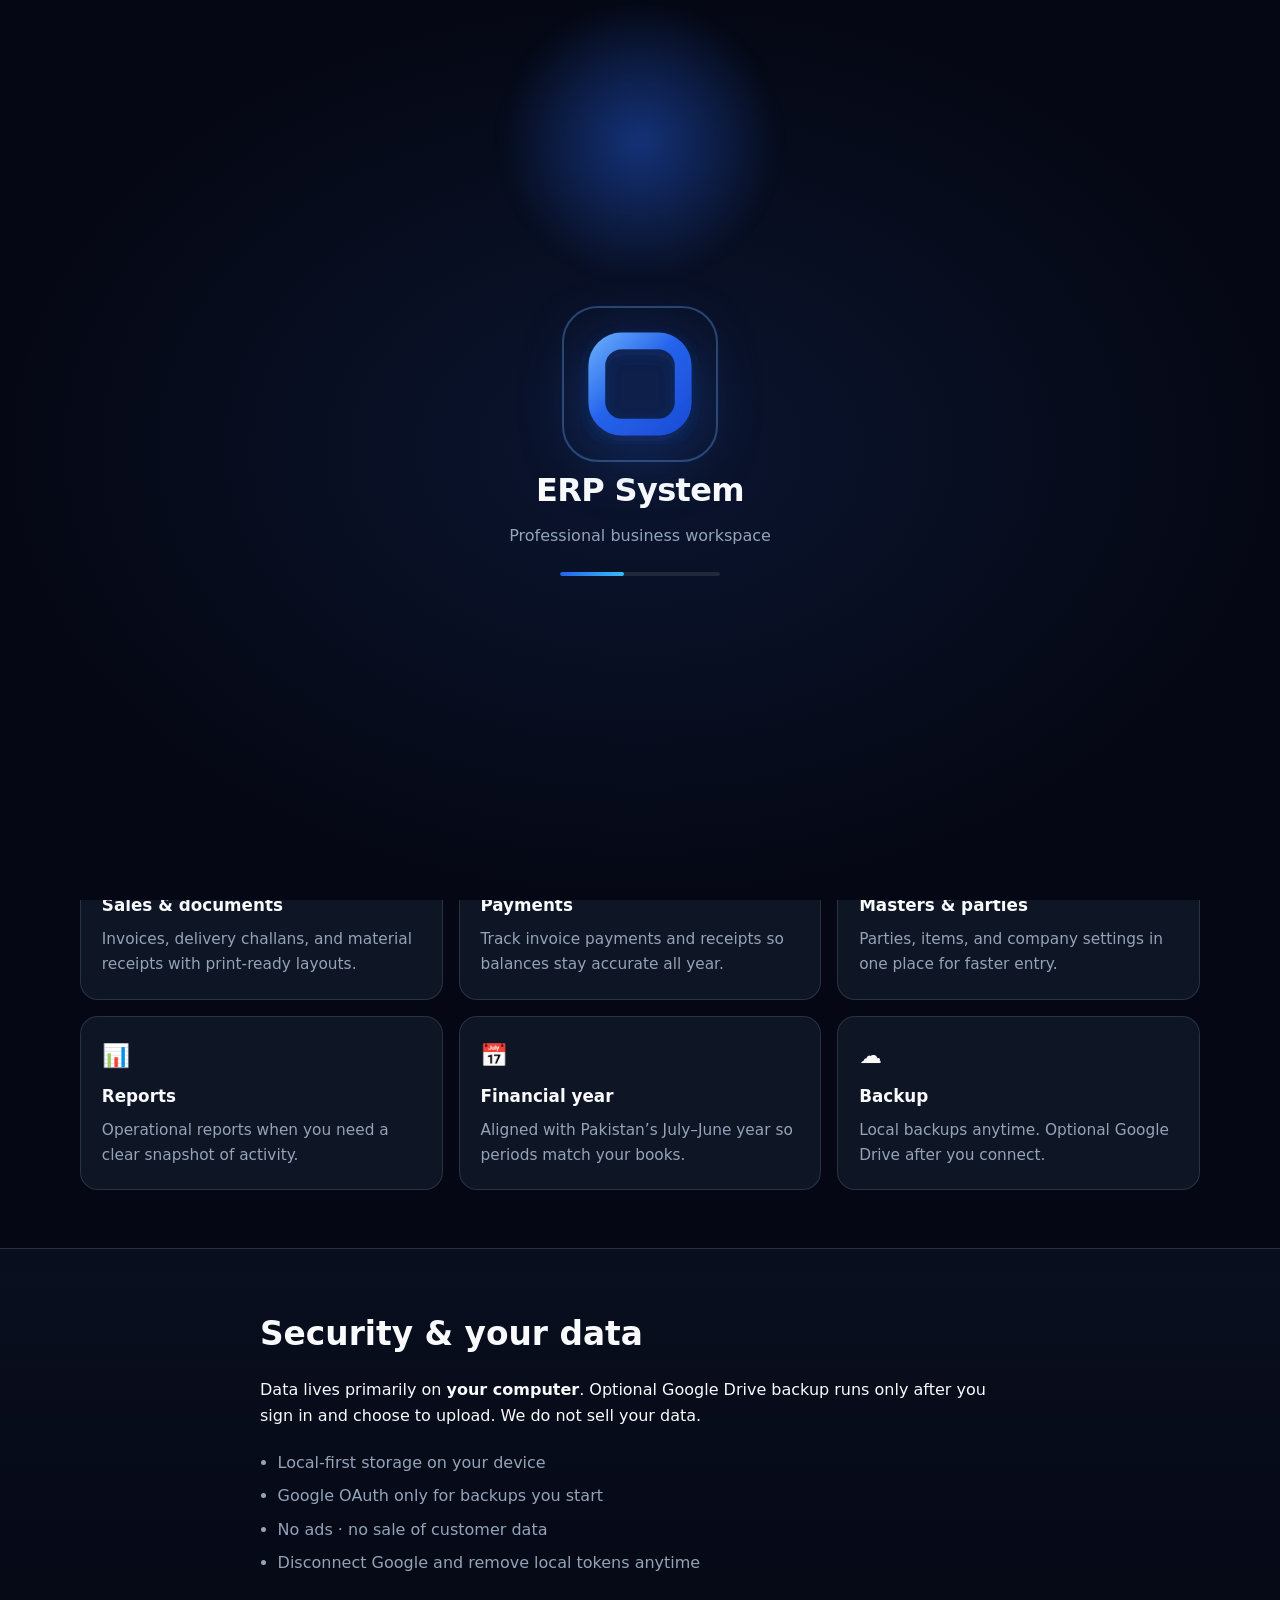
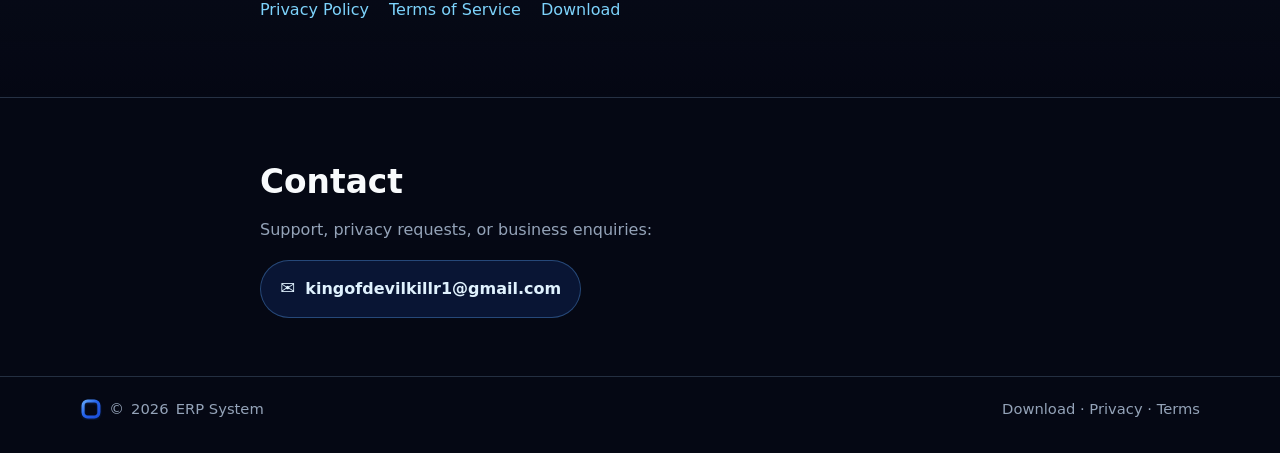
==== commit c2de8b83: "Add Windows download page; strengthen liability/no-litigation acceptance; 48-50h best-effort reply" ====
--- a/index.html
+++ b/index.html
@@ -9,7 +9,6 @@
   <link rel="icon" href="logo.svg" type="image/svg+xml" />
 </head>
 <body>
-  <!-- Intro overlay animation -->
   <div id="intro" class="intro" aria-hidden="true">
     <div class="intro-glow"></div>
     <div class="intro-logo-wrap">
@@ -36,7 +35,7 @@
         </a>
         <nav>
           <a href="#features">Features</a>
-          <a href="#security">Security</a>
+          <a href="download.html">Download</a>
           <a href="privacy.html">Privacy</a>
           <a href="terms.html">Terms</a>
           <a class="btn btn-sm" href="#contact">Contact</a>
@@ -54,7 +53,7 @@
             and local or cloud backups — built for Windows PCs in shops, warehouses, and offices.
           </p>
           <div class="hero-actions">
-            <a class="btn" href="#features">Explore features</a>
+            <a class="btn" href="download.html">Download for Windows</a>
             <a class="btn btn-ghost" href="privacy.html">Privacy Policy</a>
           </div>
         </div>
@@ -107,6 +106,7 @@
         <p class="links-row">
           <a href="privacy.html">Privacy Policy</a>
           <a href="terms.html">Terms of Service</a>
+          <a href="download.html">Download</a>
         </p>
       </div>
     </section>
@@ -129,6 +129,8 @@
           © <span id="y"></span> ERP System
         </span>
         <span>
+          <a href="download.html">Download</a>
+          ·
           <a href="privacy.html">Privacy</a>
           ·
           <a href="terms.html">Terms</a>
--- a/styles.css
+++ b/styles.css
@@ -226,6 +226,102 @@
 .footer a { color: var(--muted); }
 .footer a:hover { color: var(--text); }
 
+/* ===== COOKIE BANNER ===== */
+.cookie-banner {
+  position: fixed;
+  left: 0; right: 0; bottom: 0;
+  z-index: 1100;
+  padding: 1rem;
+  transform: translateY(110%);
+  opacity: 0;
+  transition: transform 0.35s ease, opacity 0.35s ease;
+  pointer-events: none;
+}
+.cookie-banner.cookie-show {
+  transform: translateY(0);
+  opacity: 1;
+  pointer-events: auto;
+}
+.cookie-banner.cookie-hide {
+  transform: translateY(110%);
+  opacity: 0;
+}
+.cookie-inner {
+  width: min(100%, 920px);
+  margin: 0 auto;
+  display: flex;
+  flex-wrap: wrap;
+  gap: 1rem 1.25rem;
+  align-items: flex-end;
+  justify-content: space-between;
+  padding: 1.15rem 1.25rem;
+  border-radius: 18px;
+  background: linear-gradient(160deg, rgba(15,23,42,0.98), rgba(8,12,24,0.98));
+  border: 1px solid rgba(96,165,250,0.28);
+  box-shadow: 0 -8px 40px rgba(0,0,0,0.45), 0 0 0 1px rgba(255,255,255,0.03);
+  backdrop-filter: blur(16px);
+}
+.cookie-text { flex: 1 1 280px; min-width: 0; }
+.cookie-text strong {
+  display: block;
+  font-size: 1.05rem;
+  margin-bottom: 0.35rem;
+}
+.cookie-text p {
+  margin: 0;
+  color: var(--muted);
+  font-size: 0.92rem;
+  line-height: 1.5;
+}
+.cookie-text a { color: #93c5fd; }
+.cookie-details {
+  display: none;
+  gap: 0.45rem;
+  margin-top: 0.85rem;
+  padding-top: 0.75rem;
+  border-top: 1px solid var(--line);
+}
+.cookie-details.is-open {
+  display: grid;
+}
+.cookie-details label {
+  display: flex;
+  gap: 0.55rem;
+  align-items: flex-start;
+  font-size: 0.88rem;
+  color: #cbd5e1;
+  cursor: pointer;
+}
+.cookie-details input { margin-top: 0.2rem; accent-color: #2563eb; }
+.cookie-actions {
+  display: flex;
+  flex-wrap: wrap;
+  gap: 0.5rem;
+  justify-content: flex-end;
+}
+.cookie-btn {
+  border: none;
+  cursor: pointer;
+  font-family: inherit;
+  font-weight: 700;
+  font-size: 0.9rem;
+  padding: 0.65rem 1rem;
+  border-radius: 11px;
+  transition: transform 0.12s ease, background 0.12s ease;
+}
+.cookie-btn:hover { transform: translateY(-1px); }
+.cookie-btn-primary {
+  background: linear-gradient(135deg, #2563eb, #1d4ed8);
+  color: #fff;
+  box-shadow: 0 8px 20px rgba(37,99,235,0.35);
+}
+.cookie-btn-ghost {
+  background: transparent;
+  color: #e2e8f0;
+  border: 1px solid var(--line);
+}
+.cookie-btn-ghost:hover { background: rgba(30,41,59,0.8); }
+
 /* animations */
 .float-y { animation: float-y 3s ease-in-out infinite; }
 .float-slow { animation: float-y 5s ease-in-out infinite; }
@@ -277,4 +373,6 @@
   .hero-grid, .cards { grid-template-columns: 1fr; }
   .hero { padding-top: 3rem; }
   nav a:not(.btn) { display: none; }
-}
+  .cookie-actions { width: 100%; }
+  .cookie-btn { flex: 1 1 auto; }
+}
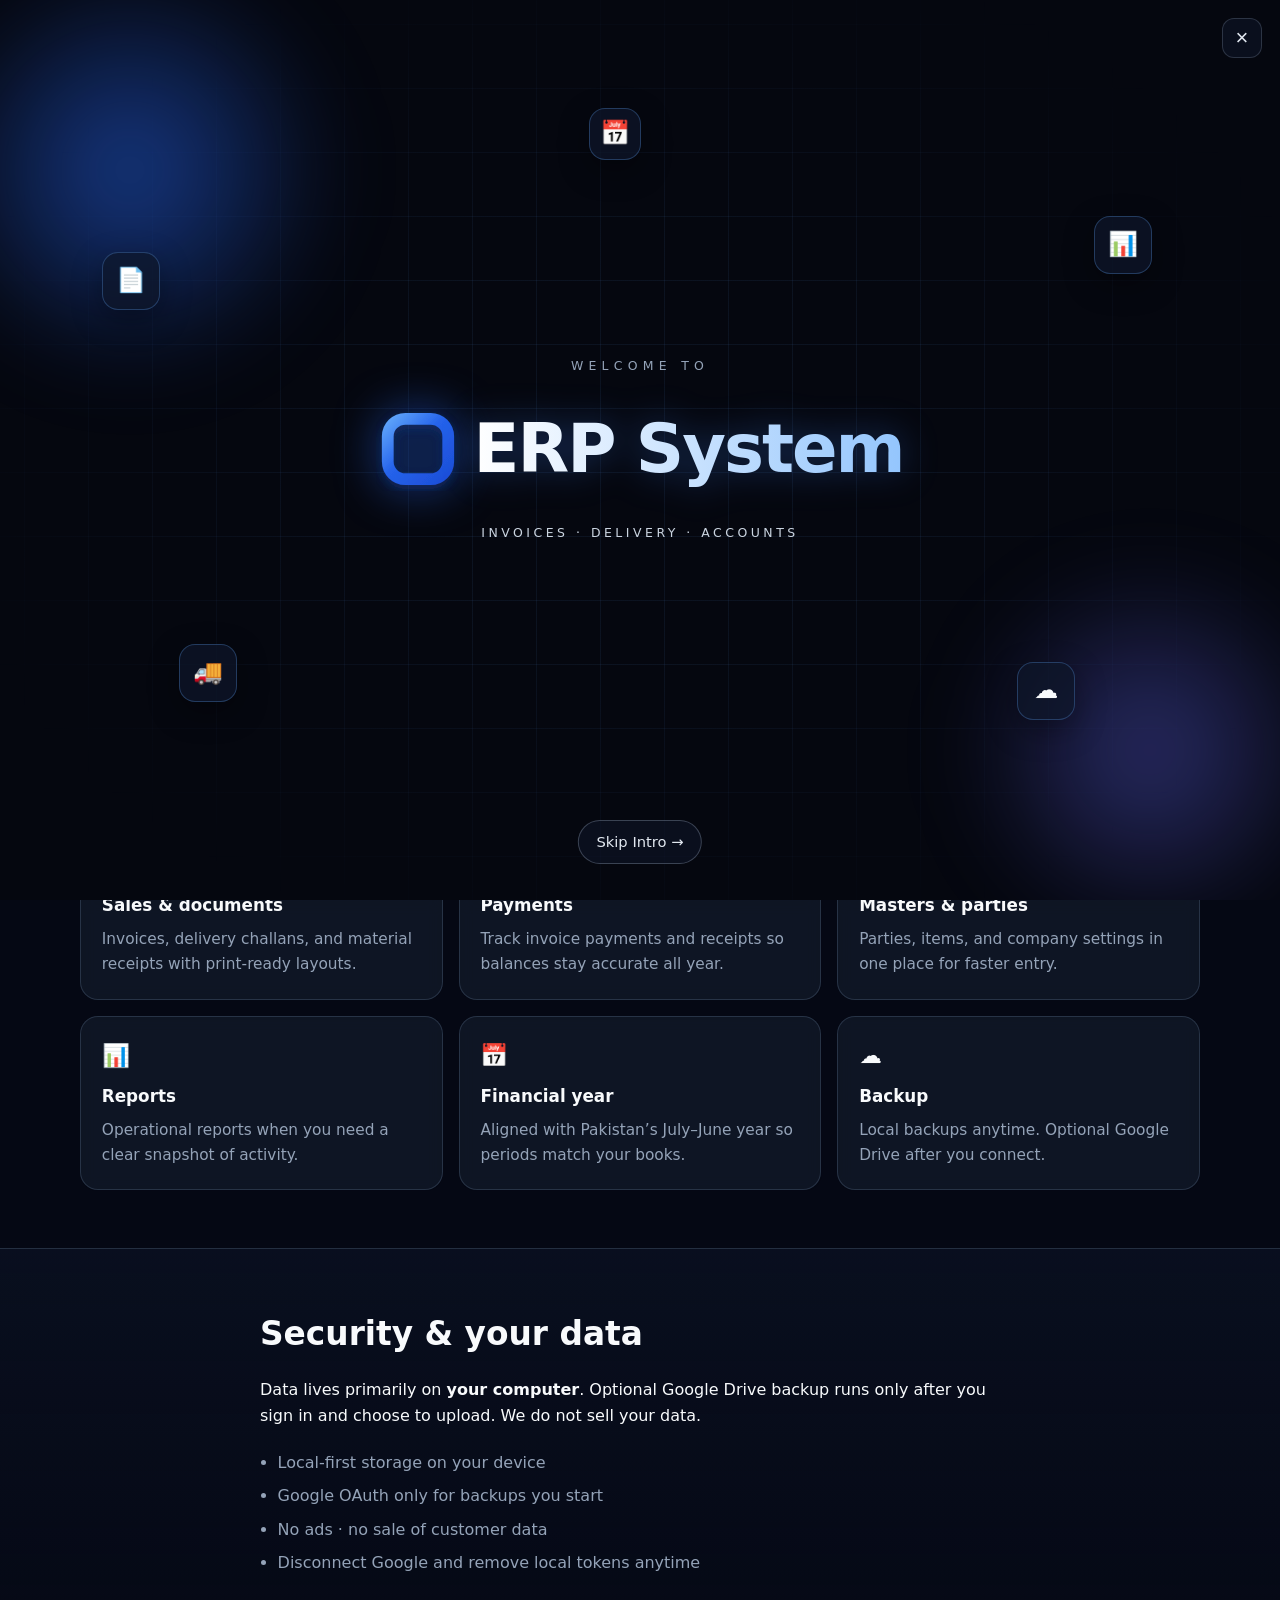
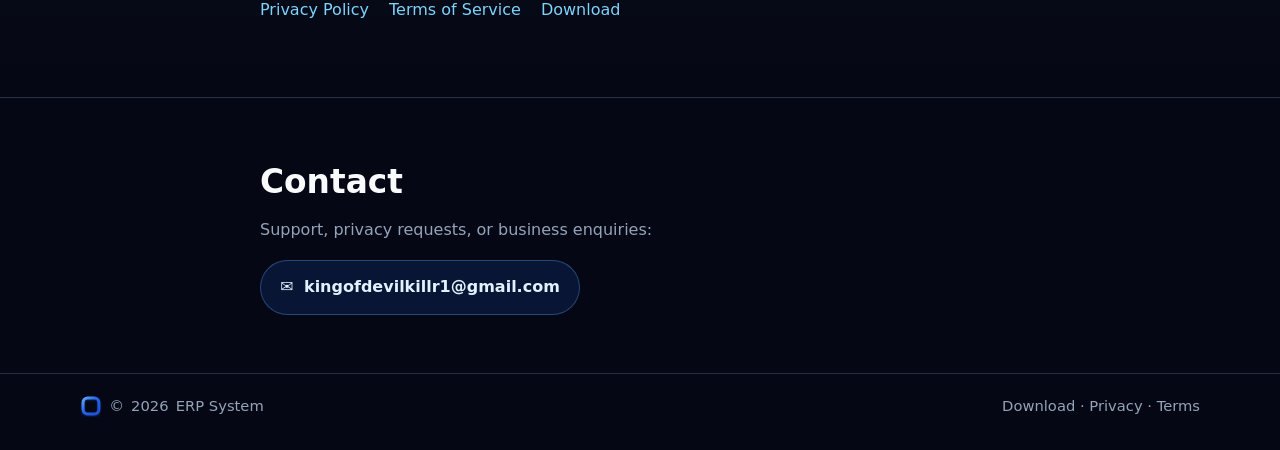
==== commit d5b032cc: "Website intro like APK Hub: full-screen grid, floating icons, glow, Skip" ====
--- a/index.html
+++ b/index.html
@@ -6,18 +6,32 @@
   <title>ERP System — Professional Business Workspace</title>
   <meta name="description" content="ERP System is a professional desktop business application for invoices, delivery challans, material receipts, reports, and secure backups." />
   <link rel="stylesheet" href="styles.css" />
+  <link rel="stylesheet" href="intro.css" />
   <link rel="icon" href="logo.svg" type="image/svg+xml" />
 </head>
 <body>
-  <div id="intro" class="intro" aria-hidden="true">
-    <div class="intro-glow"></div>
-    <div class="intro-logo-wrap">
-      <img class="intro-logo float-y" src="logo.svg" alt="ERP System" width="120" height="120" />
-      <div class="intro-ring"></div>
+  <div id="intro" class="stage" role="dialog" aria-label="Welcome">
+    <div class="stage-grid"></div>
+    <div class="stage-orb a"></div>
+    <div class="stage-orb b"></div>
+    <button type="button" class="stage-x" id="intro-x" aria-label="Skip intro">×</button>
+
+    <div class="floater f1" aria-hidden="true">📄</div>
+    <div class="floater f2" aria-hidden="true">🚚</div>
+    <div class="floater f3" aria-hidden="true">📊</div>
+    <div class="floater f4" aria-hidden="true">☁️</div>
+    <div class="floater f5" aria-hidden="true">📅</div>
+
+    <div class="stage-center">
+      <p class="stage-kicker">WELCOME TO</p>
+      <div class="stage-brand">
+        <img src="logo.svg" alt="" width="84" height="84" />
+        <span>ERP System</span>
+      </div>
+      <p class="stage-tag">INVOICES · DELIVERY · ACCOUNTS</p>
     </div>
-    <h1 class="intro-title">ERP System</h1>
-    <p class="intro-sub">Professional business workspace</p>
-    <div class="intro-bar"><span></span></div>
+
+    <button type="button" class="stage-skip" id="intro-skip">Skip Intro →</button>
   </div>
 
   <div class="page">
--- a/styles.css
+++ b/styles.css
@@ -28,7 +28,6 @@
 .container { width: min(100% - 2rem, var(--max)); margin-inline: auto; }
 .narrow { width: min(100% - 2rem, 760px); }
 
-/* ===== INTRO ===== */
 .intro {
   position: fixed; inset: 0; z-index: 1000;
   display: grid; place-content: center; justify-items: center;
@@ -48,14 +47,8 @@
   border: 2px solid rgba(96,165,250,0.35);
   animation: ring-spin 4s linear infinite;
 }
-.intro-title {
-  margin: 0; font-size: 2rem; letter-spacing: -0.02em;
-  animation: fade-up 0.8s 0.2s both;
-}
-.intro-sub {
-  margin: 0.4rem 0 1.4rem; color: var(--muted);
-  animation: fade-up 0.8s 0.35s both;
-}
+.intro-title { margin: 0; font-size: 2rem; letter-spacing: -0.02em; animation: fade-up 0.8s 0.2s both; }
+.intro-sub { margin: 0.4rem 0 1.4rem; color: var(--muted); animation: fade-up 0.8s 0.35s both; }
 .intro-bar {
   width: 160px; height: 4px; border-radius: 99px; background: #1e293b; overflow: hidden;
   animation: fade-up 0.8s 0.5s both;
@@ -63,11 +56,9 @@
 .intro-bar span {
   display: block; height: 100%; width: 40%;
   background: linear-gradient(90deg, var(--brand), var(--brand-2));
-  border-radius: 99px;
-  animation: bar-slide 1.1s ease-in-out infinite;
-}
-
-/* ===== PAGE MOTION ===== */
+  border-radius: 99px; animation: bar-slide 1.1s ease-in-out infinite;
+}
+
 .page { position: relative; min-height: 100vh; }
 .bg-orbs { position: fixed; inset: 0; pointer-events: none; z-index: 0; overflow: hidden; }
 .orb {
@@ -113,10 +104,7 @@
 }
 .btn-ghost:hover { border-color: #475569; background: rgba(15,23,42,0.6); }
 
-.hero {
-  position: relative; z-index: 1;
-  padding: 4.8rem 0 3.8rem;
-}
+.hero { position: relative; z-index: 1; padding: 4.8rem 0 3.8rem; }
 .hero-grid {
   display: grid; grid-template-columns: 1.25fr 0.95fr;
   gap: 2.5rem; align-items: center;
@@ -142,14 +130,12 @@
 .lead { color: var(--muted); font-size: 1.08rem; margin: 0 0 1.5rem; max-width: 36rem; }
 .lead-sm { color: var(--muted); margin: 0 0 1rem; }
 .hero-actions { display: flex; flex-wrap: wrap; gap: 0.75rem; }
-
 .hero-visual { display: flex; justify-content: center; }
 .hero-card {
   width: min(100%, 340px);
   background: linear-gradient(160deg, rgba(30,41,59,0.9), rgba(15,23,42,0.95));
   border: 1px solid var(--line);
-  border-radius: 24px;
-  padding: 1.7rem;
+  border-radius: 24px; padding: 1.7rem;
   box-shadow: 0 25px 60px rgba(0,0,0,0.4);
 }
 .hero-logo { display: block; margin-bottom: 1rem; filter: drop-shadow(0 10px 24px rgba(37,99,235,0.45)); }
@@ -164,18 +150,12 @@
 }
 .section h2 { margin: 0 0 0.5rem; font-size: clamp(1.55rem, 3vw, 2.05rem); }
 .section-lead { color: var(--muted); margin: 0 0 1.75rem; }
-.section-head { margin-bottom: 0.5rem; }
-
-.cards {
-  display: grid; grid-template-columns: repeat(3, 1fr); gap: 1rem;
-}
+
+.cards { display: grid; grid-template-columns: repeat(3, 1fr); gap: 1rem; }
 .card {
-  background: var(--card);
-  border: 1px solid var(--line);
-  border-radius: var(--radius);
-  padding: 1.3rem;
+  background: var(--card); border: 1px solid var(--line); border-radius: var(--radius);
+  padding: 1.3rem; backdrop-filter: blur(8px);
   transition: transform 0.25s ease, border-color 0.25s ease, box-shadow 0.25s ease;
-  backdrop-filter: blur(8px);
 }
 .card:hover {
   transform: translateY(-6px);
@@ -188,21 +168,57 @@
 
 .checklist { margin: 1.25rem 0 0; padding-left: 1.1rem; color: var(--muted); }
 .checklist li { margin: 0.45rem 0; }
-.links-row { display: flex; gap: 1.25rem; margin-top: 1.25rem; }
+.links-row { display: flex; flex-wrap: wrap; gap: 1.25rem; margin-top: 1.25rem; }
 
 .contact-pill {
   display: inline-flex; align-items: center; gap: 0.65rem;
-  padding: 0.85rem 1.2rem;
-  border-radius: 999px;
+  padding: 0.85rem 1.2rem; border-radius: 999px;
   background: rgba(37,99,235,0.15);
   border: 1px solid rgba(96,165,250,0.35);
-  color: #e0f2fe !important;
-  font-weight: 600;
-  text-decoration: none !important;
-  transition: background 0.2s ease, transform 0.2s ease;
+  color: #e0f2fe !important; font-weight: 600; text-decoration: none !important;
 }
 .contact-pill:hover { background: rgba(37,99,235,0.28); transform: translateY(-2px); }
-.mail-ico { font-size: 1.1rem; }
+
+.download-hero { padding-top: 3.5rem; }
+.download-hero h1 {
+  font-size: clamp(2rem, 4vw, 2.8rem);
+  margin: 0 0 1rem; letter-spacing: -0.03em;
+}
+.download-grid {
+  display: grid; grid-template-columns: 1.2fr 0.8fr;
+  gap: 1.25rem; margin-top: 2rem;
+}
+.download-card, .download-side {
+  background: linear-gradient(160deg, rgba(30,41,59,0.95), rgba(15,23,42,0.98));
+  border: 1px solid var(--line); border-radius: 22px;
+  padding: 1.6rem 1.5rem;
+  box-shadow: 0 20px 50px rgba(0,0,0,0.35);
+}
+.os-badge {
+  display: inline-block; padding: 0.3rem 0.7rem; border-radius: 999px;
+  font-size: 0.75rem; font-weight: 800; letter-spacing: 0.04em;
+  text-transform: uppercase;
+  background: rgba(37,99,235,0.25); color: #93c5fd;
+  border: 1px solid rgba(96,165,250,0.35); margin-bottom: 0.75rem;
+}
+.download-os h2 { margin: 0 0 0.35rem; font-size: 1.45rem; }
+.download-meta { margin: 1.25rem 0 1.4rem; padding-left: 1.1rem; color: var(--muted); }
+.download-meta li { margin: 0.35rem 0; }
+.download-btn { width: 100%; text-align: center; }
+.download-btn[aria-disabled="true"] {
+  pointer-events: none;
+  background: linear-gradient(135deg, #334155, #1e293b);
+  box-shadow: none; opacity: 0.9;
+}
+.download-note { margin: 0.9rem 0 0; font-size: 0.9rem; }
+.download-side h3 { margin: 0 0 0.75rem; }
+.download-side .checklist { margin-top: 0.5rem; }
+.download-links {
+  display: grid; gap: 0.55rem; margin-top: 1.35rem; padding-top: 1rem;
+  border-top: 1px solid var(--line);
+}
+.download-links a { color: #93c5fd; font-weight: 600; text-decoration: none; }
+.download-links a:hover { text-decoration: underline; }
 
 .legal-page .legal { position: relative; z-index: 1; }
 .legal { padding: 2.5rem 0 4rem; max-width: 800px; }
@@ -226,143 +242,65 @@
 .footer a { color: var(--muted); }
 .footer a:hover { color: var(--text); }
 
-/* ===== COOKIE BANNER ===== */
 .cookie-banner {
-  position: fixed;
-  left: 0; right: 0; bottom: 0;
-  z-index: 1100;
-  padding: 1rem;
-  transform: translateY(110%);
-  opacity: 0;
-  transition: transform 0.35s ease, opacity 0.35s ease;
-  pointer-events: none;
-}
-.cookie-banner.cookie-show {
-  transform: translateY(0);
-  opacity: 1;
-  pointer-events: auto;
-}
-.cookie-banner.cookie-hide {
-  transform: translateY(110%);
-  opacity: 0;
-}
+  position: fixed; left: 0; right: 0; bottom: 0; z-index: 1100; padding: 1rem;
+  transform: translateY(110%); opacity: 0;
+  transition: transform 0.35s ease, opacity 0.35s ease; pointer-events: none;
+}
+.cookie-banner.cookie-show { transform: translateY(0); opacity: 1; pointer-events: auto; }
+.cookie-banner.cookie-hide { transform: translateY(110%); opacity: 0; }
 .cookie-inner {
-  width: min(100%, 920px);
-  margin: 0 auto;
-  display: flex;
-  flex-wrap: wrap;
-  gap: 1rem 1.25rem;
-  align-items: flex-end;
-  justify-content: space-between;
-  padding: 1.15rem 1.25rem;
-  border-radius: 18px;
+  width: min(100%, 920px); margin: 0 auto;
+  display: flex; flex-wrap: wrap; gap: 1rem 1.25rem;
+  align-items: flex-end; justify-content: space-between;
+  padding: 1.15rem 1.25rem; border-radius: 18px;
   background: linear-gradient(160deg, rgba(15,23,42,0.98), rgba(8,12,24,0.98));
   border: 1px solid rgba(96,165,250,0.28);
-  box-shadow: 0 -8px 40px rgba(0,0,0,0.45), 0 0 0 1px rgba(255,255,255,0.03);
+  box-shadow: 0 -8px 40px rgba(0,0,0,0.45);
   backdrop-filter: blur(16px);
 }
 .cookie-text { flex: 1 1 280px; min-width: 0; }
-.cookie-text strong {
-  display: block;
-  font-size: 1.05rem;
-  margin-bottom: 0.35rem;
-}
-.cookie-text p {
-  margin: 0;
-  color: var(--muted);
-  font-size: 0.92rem;
-  line-height: 1.5;
-}
+.cookie-text strong { display: block; font-size: 1.05rem; margin-bottom: 0.35rem; }
+.cookie-text p { margin: 0; color: var(--muted); font-size: 0.92rem; line-height: 1.5; }
 .cookie-text a { color: #93c5fd; }
 .cookie-details {
-  display: none;
-  gap: 0.45rem;
-  margin-top: 0.85rem;
-  padding-top: 0.75rem;
+  display: none; gap: 0.45rem; margin-top: 0.85rem; padding-top: 0.75rem;
   border-top: 1px solid var(--line);
 }
-.cookie-details.is-open {
-  display: grid;
-}
+.cookie-details.is-open { display: grid; }
 .cookie-details label {
-  display: flex;
-  gap: 0.55rem;
-  align-items: flex-start;
-  font-size: 0.88rem;
-  color: #cbd5e1;
-  cursor: pointer;
+  display: flex; gap: 0.55rem; align-items: flex-start;
+  font-size: 0.88rem; color: #cbd5e1; cursor: pointer;
 }
 .cookie-details input { margin-top: 0.2rem; accent-color: #2563eb; }
-.cookie-actions {
-  display: flex;
-  flex-wrap: wrap;
-  gap: 0.5rem;
-  justify-content: flex-end;
-}
+.cookie-actions { display: flex; flex-wrap: wrap; gap: 0.5rem; justify-content: flex-end; }
 .cookie-btn {
-  border: none;
-  cursor: pointer;
-  font-family: inherit;
-  font-weight: 700;
-  font-size: 0.9rem;
-  padding: 0.65rem 1rem;
-  border-radius: 11px;
-  transition: transform 0.12s ease, background 0.12s ease;
-}
-.cookie-btn:hover { transform: translateY(-1px); }
+  border: none; cursor: pointer; font-family: inherit; font-weight: 700;
+  font-size: 0.9rem; padding: 0.65rem 1rem; border-radius: 11px;
+}
 .cookie-btn-primary {
-  background: linear-gradient(135deg, #2563eb, #1d4ed8);
-  color: #fff;
+  background: linear-gradient(135deg, #2563eb, #1d4ed8); color: #fff;
   box-shadow: 0 8px 20px rgba(37,99,235,0.35);
 }
 .cookie-btn-ghost {
-  background: transparent;
-  color: #e2e8f0;
-  border: 1px solid var(--line);
-}
-.cookie-btn-ghost:hover { background: rgba(30,41,59,0.8); }
-
-/* animations */
+  background: transparent; color: #e2e8f0; border: 1px solid var(--line);
+}
+
 .float-y { animation: float-y 3s ease-in-out infinite; }
 .float-slow { animation: float-y 5s ease-in-out infinite; }
 .spin-soft { animation: spin-soft 12s linear infinite; }
-
-.reveal {
-  opacity: 0; transform: translateY(28px);
-  transition: opacity 0.7s ease, transform 0.7s ease;
-}
+.reveal { opacity: 0; transform: translateY(28px); transition: opacity 0.7s ease, transform 0.7s ease; }
 .reveal.show { opacity: 1; transform: none; }
 .delay-1 { transition-delay: 0.12s; }
 .delay-2 { transition-delay: 0.24s; }
 
-@keyframes float-y {
-  0%, 100% { transform: translateY(0); }
-  50% { transform: translateY(-12px); }
-}
-@keyframes spin-soft {
-  from { transform: rotate(0deg); }
-  to { transform: rotate(360deg); }
-}
-@keyframes ring-spin {
-  from { transform: rotate(0deg); }
-  to { transform: rotate(360deg); }
-}
-@keyframes pulse-glow {
-  0%, 100% { transform: scale(1); opacity: 0.7; }
-  50% { transform: scale(1.15); opacity: 1; }
-}
-@keyframes bar-slide {
-  0% { transform: translateX(-100%); }
-  100% { transform: translateX(280%); }
-}
-@keyframes fade-up {
-  from { opacity: 0; transform: translateY(16px); }
-  to { opacity: 1; transform: none; }
-}
-@keyframes drift {
-  0%, 100% { transform: translate(0, 0); }
-  50% { transform: translate(30px, -24px); }
-}
+@keyframes float-y { 0%, 100% { transform: translateY(0); } 50% { transform: translateY(-12px); } }
+@keyframes spin-soft { from { transform: rotate(0deg); } to { transform: rotate(360deg); } }
+@keyframes ring-spin { from { transform: rotate(0deg); } to { transform: rotate(360deg); } }
+@keyframes pulse-glow { 0%, 100% { transform: scale(1); opacity: 0.7; } 50% { transform: scale(1.15); opacity: 1; } }
+@keyframes bar-slide { 0% { transform: translateX(-100%); } 100% { transform: translateX(280%); } }
+@keyframes fade-up { from { opacity: 0; transform: translateY(16px); } to { opacity: 1; transform: none; } }
+@keyframes drift { 0%, 100% { transform: translate(0, 0); } 50% { transform: translate(30px, -24px); } }
 @keyframes pulse-dot {
   0% { box-shadow: 0 0 0 0 rgba(34,197,94,0.55); }
   70% { box-shadow: 0 0 0 12px rgba(34,197,94,0); }
@@ -370,7 +308,7 @@
 }
 
 @media (max-width: 860px) {
-  .hero-grid, .cards { grid-template-columns: 1fr; }
+  .hero-grid, .cards, .download-grid { grid-template-columns: 1fr; }
   .hero { padding-top: 3rem; }
   nav a:not(.btn) { display: none; }
   .cookie-actions { width: 100%; }
--- a/intro.css
+++ b/intro.css
@@ -0,0 +1,166 @@
+/* Full-screen intro — same idea as the APK Hub open */
+.stage {
+  position: fixed;
+  inset: 0;
+  z-index: 2000;
+  background: #05070f;
+  overflow: hidden;
+  display: grid;
+  place-items: center;
+  color: #f8fafc;
+  transition: opacity 0.55s ease, visibility 0.55s;
+}
+.stage.hide {
+  opacity: 0;
+  visibility: hidden;
+  pointer-events: none;
+}
+.stage-grid {
+  position: absolute;
+  inset: -40px;
+  background-image:
+    linear-gradient(rgba(96, 165, 250, 0.08) 1px, transparent 1px),
+    linear-gradient(90deg, rgba(96, 165, 250, 0.08) 1px, transparent 1px);
+  background-size: 64px 64px;
+  mask-image: radial-gradient(ellipse at center, #000 30%, transparent 75%);
+  animation: grid-drift 14s linear infinite;
+}
+.stage-orb {
+  position: absolute;
+  border-radius: 50%;
+  filter: blur(40px);
+  pointer-events: none;
+}
+.stage-orb.a {
+  width: 420px; height: 420px;
+  left: -80px; top: -40px;
+  background: radial-gradient(circle, rgba(37, 99, 235, 0.55), transparent 70%);
+  animation: orb-a 8s ease-in-out infinite;
+}
+.stage-orb.b {
+  width: 380px; height: 380px;
+  right: -60px; bottom: -40px;
+  background: radial-gradient(circle, rgba(99, 102, 241, 0.4), transparent 70%);
+  animation: orb-b 9s ease-in-out infinite;
+}
+.stage-x {
+  position: absolute;
+  top: 18px; right: 18px;
+  z-index: 3;
+  width: 40px; height: 40px;
+  border-radius: 12px;
+  border: 1px solid rgba(148, 163, 184, 0.25);
+  background: rgba(15, 23, 42, 0.55);
+  color: #e2e8f0;
+  font-size: 22px;
+  cursor: pointer;
+}
+.stage-x:hover { background: rgba(30, 41, 59, 0.9); }
+
+.floater {
+  position: absolute;
+  z-index: 2;
+  width: 58px; height: 58px;
+  border-radius: 16px;
+  display: grid; place-items: center;
+  font-size: 24px;
+  background: rgba(15, 23, 42, 0.72);
+  border: 1px solid rgba(96, 165, 250, 0.28);
+  box-shadow: 0 10px 30px rgba(0, 0, 0, 0.35);
+  animation: float-ico 5.5s ease-in-out infinite;
+}
+.floater.f1 { left: 8%; top: 28%; animation-delay: 0s; }
+.floater.f2 { left: 14%; bottom: 22%; animation-delay: -1.2s; }
+.floater.f3 { right: 10%; top: 24%; animation-delay: -0.6s; }
+.floater.f4 { right: 16%; bottom: 20%; animation-delay: -2s; }
+.floater.f5 { left: 46%; top: 12%; animation-delay: -0.4s; width: 52px; height: 52px; }
+
+.stage-center {
+  position: relative;
+  z-index: 2;
+  text-align: center;
+  padding: 0 1rem;
+}
+.stage-kicker {
+  margin: 0 0 1.1rem;
+  letter-spacing: 0.42em;
+  font-size: 0.78rem;
+  color: #94a3b8;
+  animation: rise 0.7s 0.15s both;
+}
+.stage-brand {
+  display: flex;
+  align-items: center;
+  justify-content: center;
+  gap: 0.85rem;
+  animation: pop 0.7s 0.35s both;
+}
+.stage-brand img {
+  width: 84px; height: 84px;
+  filter: drop-shadow(0 0 22px rgba(37, 99, 235, 0.85));
+}
+.stage-brand span {
+  font-size: clamp(2.4rem, 6vw, 4.2rem);
+  font-weight: 800;
+  letter-spacing: -0.03em;
+  background: linear-gradient(90deg, #ffffff, #93c5fd);
+  -webkit-background-clip: text;
+  background-clip: text;
+  color: transparent;
+  text-shadow: none;
+  filter: drop-shadow(0 0 18px rgba(59, 130, 246, 0.35));
+}
+.stage-tag {
+  margin: 1.15rem 0 0;
+  letter-spacing: 0.28em;
+  font-size: 0.78rem;
+  color: #cbd5e1;
+  animation: rise 0.7s 0.7s both;
+}
+.stage-skip {
+  position: absolute;
+  z-index: 3;
+  bottom: 36px;
+  left: 50%;
+  transform: translateX(-50%);
+  border: 1px solid rgba(148, 163, 184, 0.35);
+  background: rgba(15, 23, 42, 0.55);
+  color: #e2e8f0;
+  border-radius: 999px;
+  padding: 0.55rem 1.1rem;
+  font: inherit;
+  font-size: 0.92rem;
+  cursor: pointer;
+}
+.stage-skip:hover { background: rgba(30, 41, 59, 0.95); }
+
+@keyframes grid-drift {
+  from { background-position: 0 0, 0 0; }
+  to { background-position: 64px 64px, 64px 64px; }
+}
+@keyframes orb-a {
+  0%, 100% { transform: translate(0, 0); }
+  50% { transform: translate(30px, 24px); }
+}
+@keyframes orb-b {
+  0%, 100% { transform: translate(0, 0); }
+  50% { transform: translate(-24px, -20px); }
+}
+@keyframes float-ico {
+  0%, 100% { transform: translateY(0); }
+  50% { transform: translateY(-14px); }
+}
+@keyframes rise {
+  from { opacity: 0; transform: translateY(14px); }
+  to { opacity: 1; transform: none; }
+}
+@keyframes pop {
+  from { opacity: 0; transform: scale(0.86); }
+  to { opacity: 1; transform: scale(1); }
+}
+
+@media (max-width: 720px) {
+  .floater { display: none; }
+  .floater.f5 { display: grid; }
+  .stage-brand img { width: 64px; height: 64px; }
+}
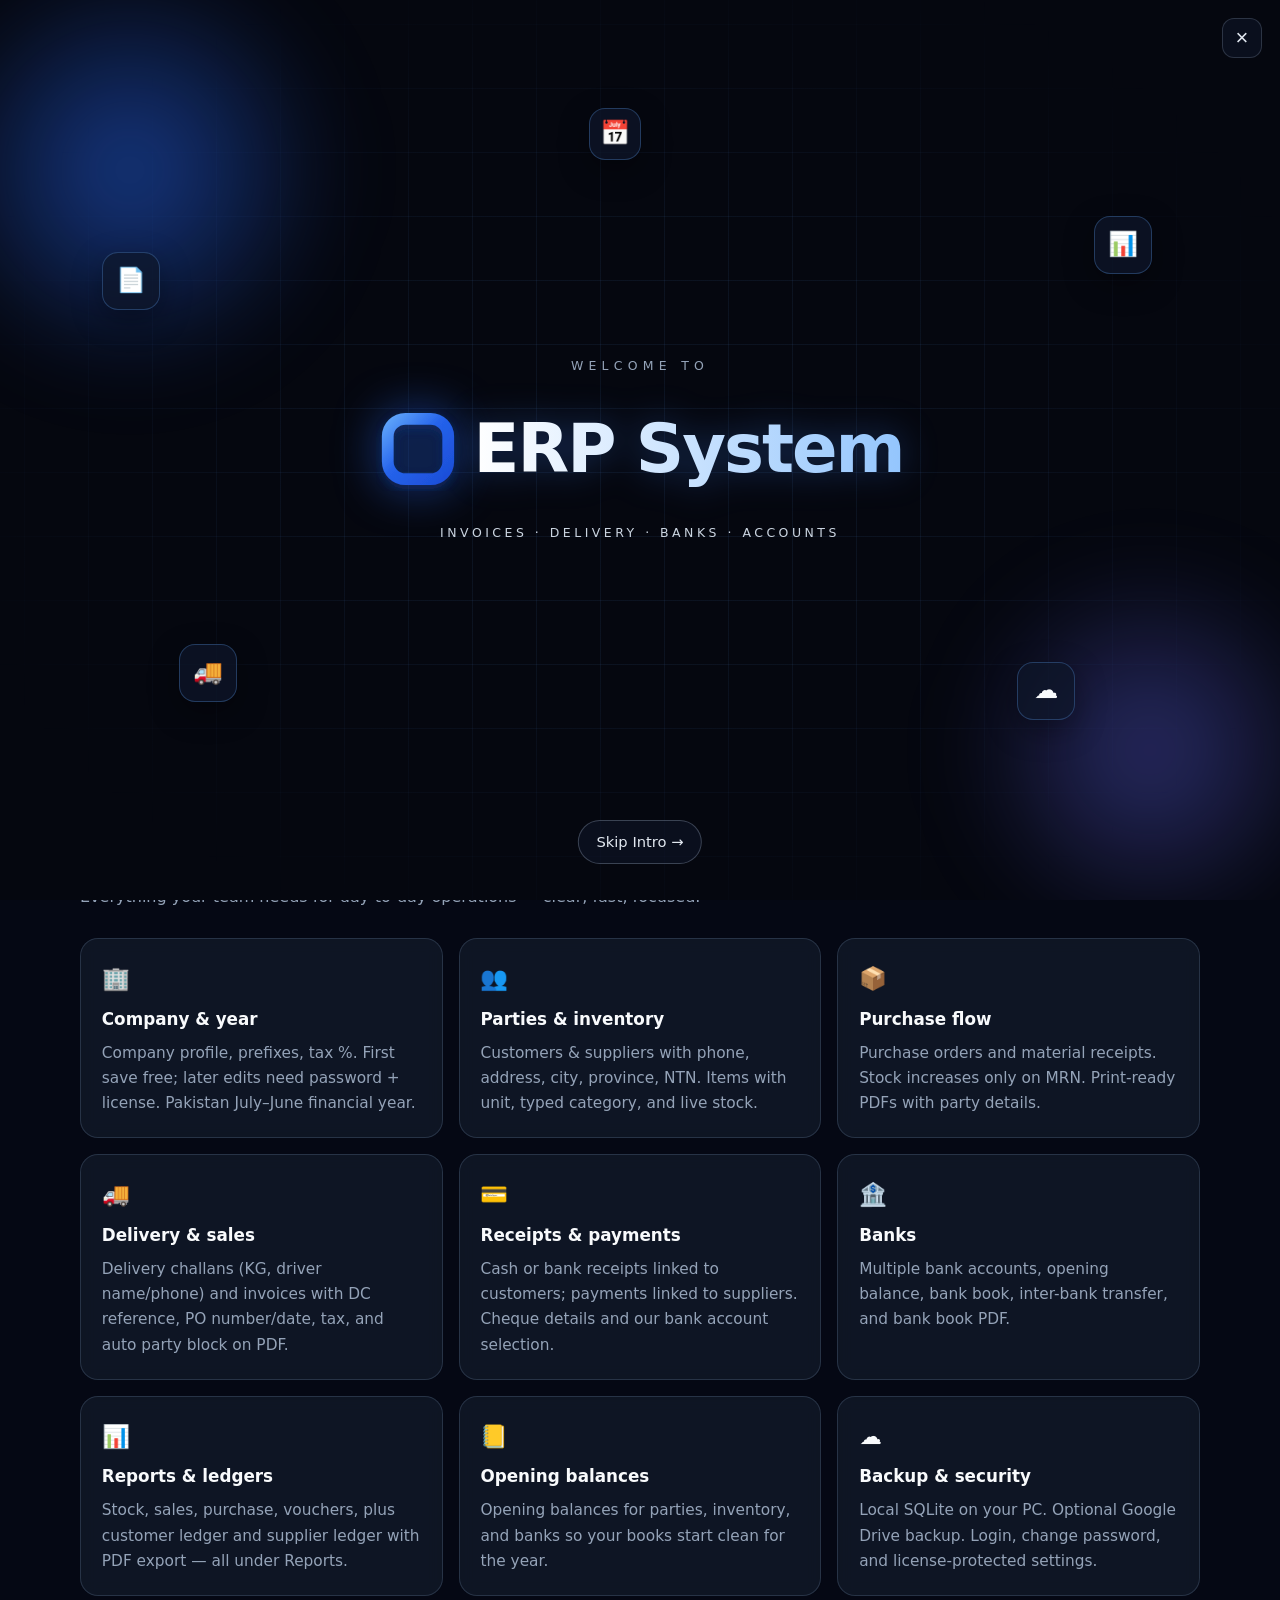
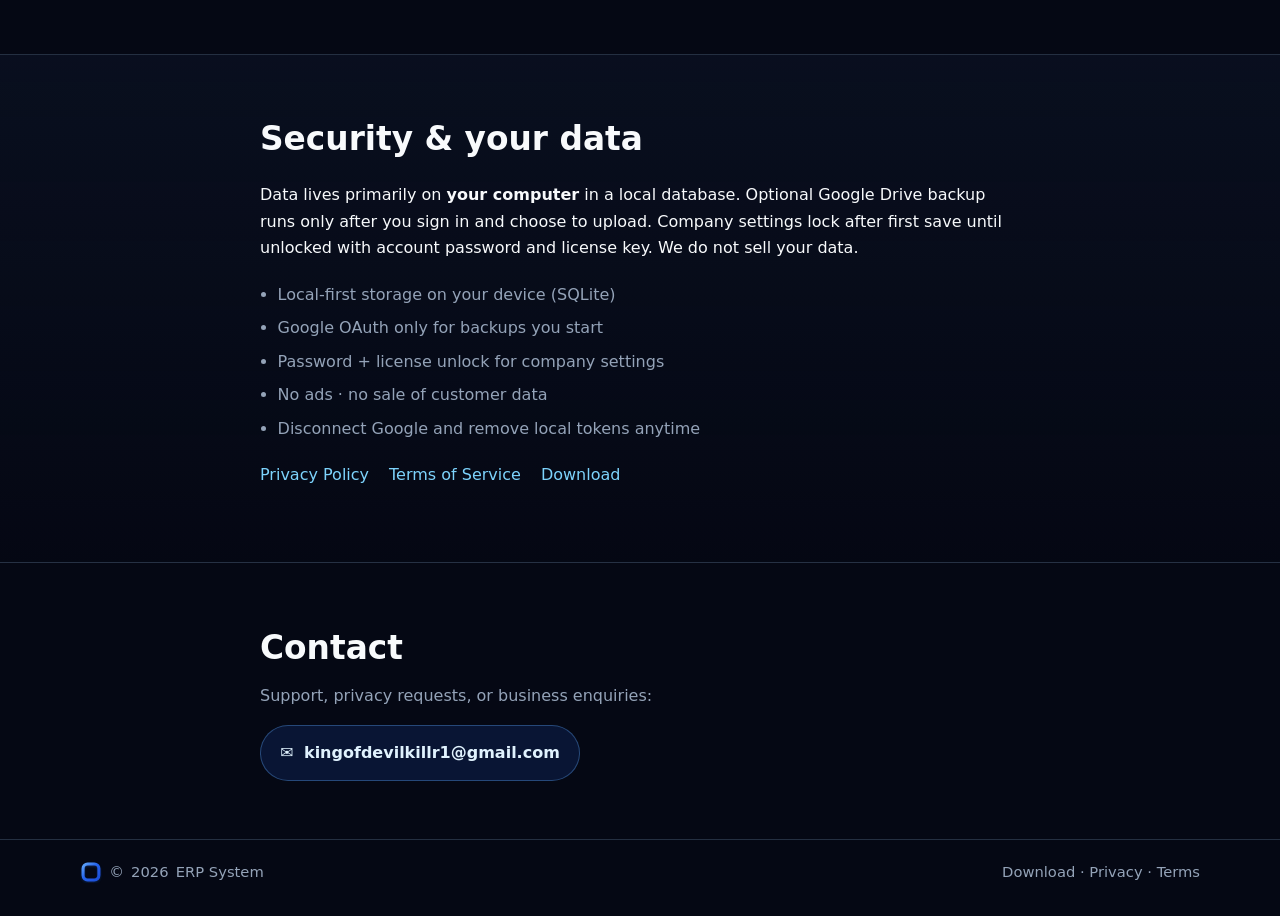
==== commit 348fdd6f: "Update homepage features to match full desktop ERP modules" ====
--- a/index.html
+++ b/index.html
@@ -4,7 +4,7 @@
   <meta charset="UTF-8" />
   <meta name="viewport" content="width=device-width, initial-scale=1" />
   <title>ERP System — Professional Business Workspace</title>
-  <meta name="description" content="ERP System is a professional desktop business application for invoices, delivery challans, material receipts, reports, and secure backups." />
+  <meta name="description" content="ERP System is a professional Windows desktop ERP for purchase orders, material receipts, delivery challans, invoices, banks, ledgers, inventory, reports, and secure local backups." />
   <link rel="stylesheet" href="styles.css" />
   <link rel="stylesheet" href="intro.css" />
   <link rel="icon" href="logo.svg" type="image/svg+xml" />
@@ -28,7 +28,7 @@
         <img src="logo.svg" alt="" width="84" height="84" />
         <span>ERP System</span>
       </div>
-      <p class="stage-tag">INVOICES · DELIVERY · ACCOUNTS</p>
+      <p class="stage-tag">INVOICES · DELIVERY · BANKS · ACCOUNTS</p>
     </div>
 
     <button type="button" class="stage-skip" id="intro-skip">Skip Intro →</button>
@@ -61,10 +61,11 @@
       <div class="container hero-grid">
         <div class="reveal">
           <p class="eyebrow"><span class="pulse-dot"></span> Desktop ERP for growing businesses</p>
-          <h1>Run invoices, delivery &amp; accounts in one <span class="gradient-text">professional workspace</span></h1>
+          <h1>Run purchase, stock, delivery, invoices & banks in one <span class="gradient-text">professional workspace</span></h1>
           <p class="lead">
-            Manage material receipts, delivery challans, invoices, payments, financial years,
-            and local or cloud backups — built for Windows PCs in shops, warehouses, and offices.
+            Full Windows desktop ERP: suppliers, customers, inventory, purchase orders, material receipts,
+            delivery challans, invoices with DC reference, cash/bank receipts & payments, multi-bank book,
+            party ledgers, reports, financial year, and local or optional Google Drive backup.
           </p>
           <div class="hero-actions">
             <a class="btn" href="download.html">Download for Windows</a>
@@ -76,11 +77,12 @@
             <img src="logo.svg" alt="ERP" class="hero-logo spin-soft" width="88" height="88" />
             <h3>What you get</h3>
             <ul>
-              <li>Invoices &amp; payments</li>
-              <li>Delivery challans + driver details</li>
-              <li>Material receipts &amp; reports</li>
-              <li>Pakistan financial year</li>
-              <li>Local + optional Google Drive backup</li>
+              <li>PO · MRN · DC · Invoice + PDF</li>
+              <li>Stock in on MRN, out on DC</li>
+              <li>Banks, transfers & bank book</li>
+              <li>Customer & supplier ledgers</li>
+              <li>License-locked company settings</li>
+              <li>Local DB + optional Drive backup</li>
             </ul>
           </div>
         </div>
@@ -94,26 +96,67 @@
           <p class="section-lead">Everything your team needs for day-to-day operations — clear, fast, focused.</p>
         </div>
         <div class="cards">
-          <article class="card reveal"><div class="card-icon">📄</div><h3>Sales &amp; documents</h3><p>Invoices, delivery challans, and material receipts with print-ready layouts.</p></article>
-          <article class="card reveal delay-1"><div class="card-icon">💳</div><h3>Payments</h3><p>Track invoice payments and receipts so balances stay accurate all year.</p></article>
-          <article class="card reveal delay-2"><div class="card-icon">👥</div><h3>Masters &amp; parties</h3><p>Parties, items, and company settings in one place for faster entry.</p></article>
-          <article class="card reveal"><div class="card-icon">📊</div><h3>Reports</h3><p>Operational reports when you need a clear snapshot of activity.</p></article>
-          <article class="card reveal delay-1"><div class="card-icon">📅</div><h3>Financial year</h3><p>Aligned with Pakistan’s July–June year so periods match your books.</p></article>
-          <article class="card reveal delay-2"><div class="card-icon">☁️</div><h3>Backup</h3><p>Local backups anytime. Optional Google Drive after you connect.</p></article>
+          <article class="card reveal">
+            <div class="card-icon">🏢</div>
+            <h3>Company & year</h3>
+            <p>Company profile, prefixes, tax %. First save free; later edits need password + license. Pakistan July–June financial year.</p>
+          </article>
+          <article class="card reveal delay-1">
+            <div class="card-icon">👥</div>
+            <h3>Parties & inventory</h3>
+            <p>Customers & suppliers with phone, address, city, province, NTN. Items with unit, typed category, and live stock.</p>
+          </article>
+          <article class="card reveal delay-2">
+            <div class="card-icon">📦</div>
+            <h3>Purchase flow</h3>
+            <p>Purchase orders and material receipts. Stock increases only on MRN. Print-ready PDFs with party details.</p>
+          </article>
+          <article class="card reveal">
+            <div class="card-icon">🚚</div>
+            <h3>Delivery & sales</h3>
+            <p>Delivery challans (KG, driver name/phone) and invoices with DC reference, PO number/date, tax, and auto party block on PDF.</p>
+          </article>
+          <article class="card reveal delay-1">
+            <div class="card-icon">💳</div>
+            <h3>Receipts & payments</h3>
+            <p>Cash or bank receipts linked to customers; payments linked to suppliers. Cheque details and our bank account selection.</p>
+          </article>
+          <article class="card reveal delay-2">
+            <div class="card-icon">🏦</div>
+            <h3>Banks</h3>
+            <p>Multiple bank accounts, opening balance, bank book, inter-bank transfer, and bank book PDF.</p>
+          </article>
+          <article class="card reveal">
+            <div class="card-icon">📊</div>
+            <h3>Reports & ledgers</h3>
+            <p>Stock, sales, purchase, vouchers, plus customer ledger and supplier ledger with PDF export — all under Reports.</p>
+          </article>
+          <article class="card reveal delay-1">
+            <div class="card-icon">📒</div>
+            <h3>Opening balances</h3>
+            <p>Opening balances for parties, inventory, and banks so your books start clean for the year.</p>
+          </article>
+          <article class="card reveal delay-2">
+            <div class="card-icon">☁️</div>
+            <h3>Backup & security</h3>
+            <p>Local SQLite on your PC. Optional Google Drive backup. Login, change password, and license-protected settings.</p>
+          </article>
         </div>
       </div>
     </section>
 
     <section id="security" class="section section-alt">
       <div class="container narrow reveal">
-        <h2>Security &amp; your data</h2>
+        <h2>Security & your data</h2>
         <p>
-          Data lives primarily on <strong>your computer</strong>. Optional Google Drive backup runs only after you
-          sign in and choose to upload. We do not sell your data.
+          Data lives primarily on <strong>your computer</strong> in a local database. Optional Google Drive backup runs only after you
+          sign in and choose to upload. Company settings lock after first save until unlocked with account password and license key.
+          We do not sell your data.
         </p>
         <ul class="checklist">
-          <li>Local-first storage on your device</li>
+          <li>Local-first storage on your device (SQLite)</li>
           <li>Google OAuth only for backups you start</li>
+          <li>Password + license unlock for company settings</li>
           <li>No ads · no sale of customer data</li>
           <li>Disconnect Google and remove local tokens anytime</li>
         </ul>
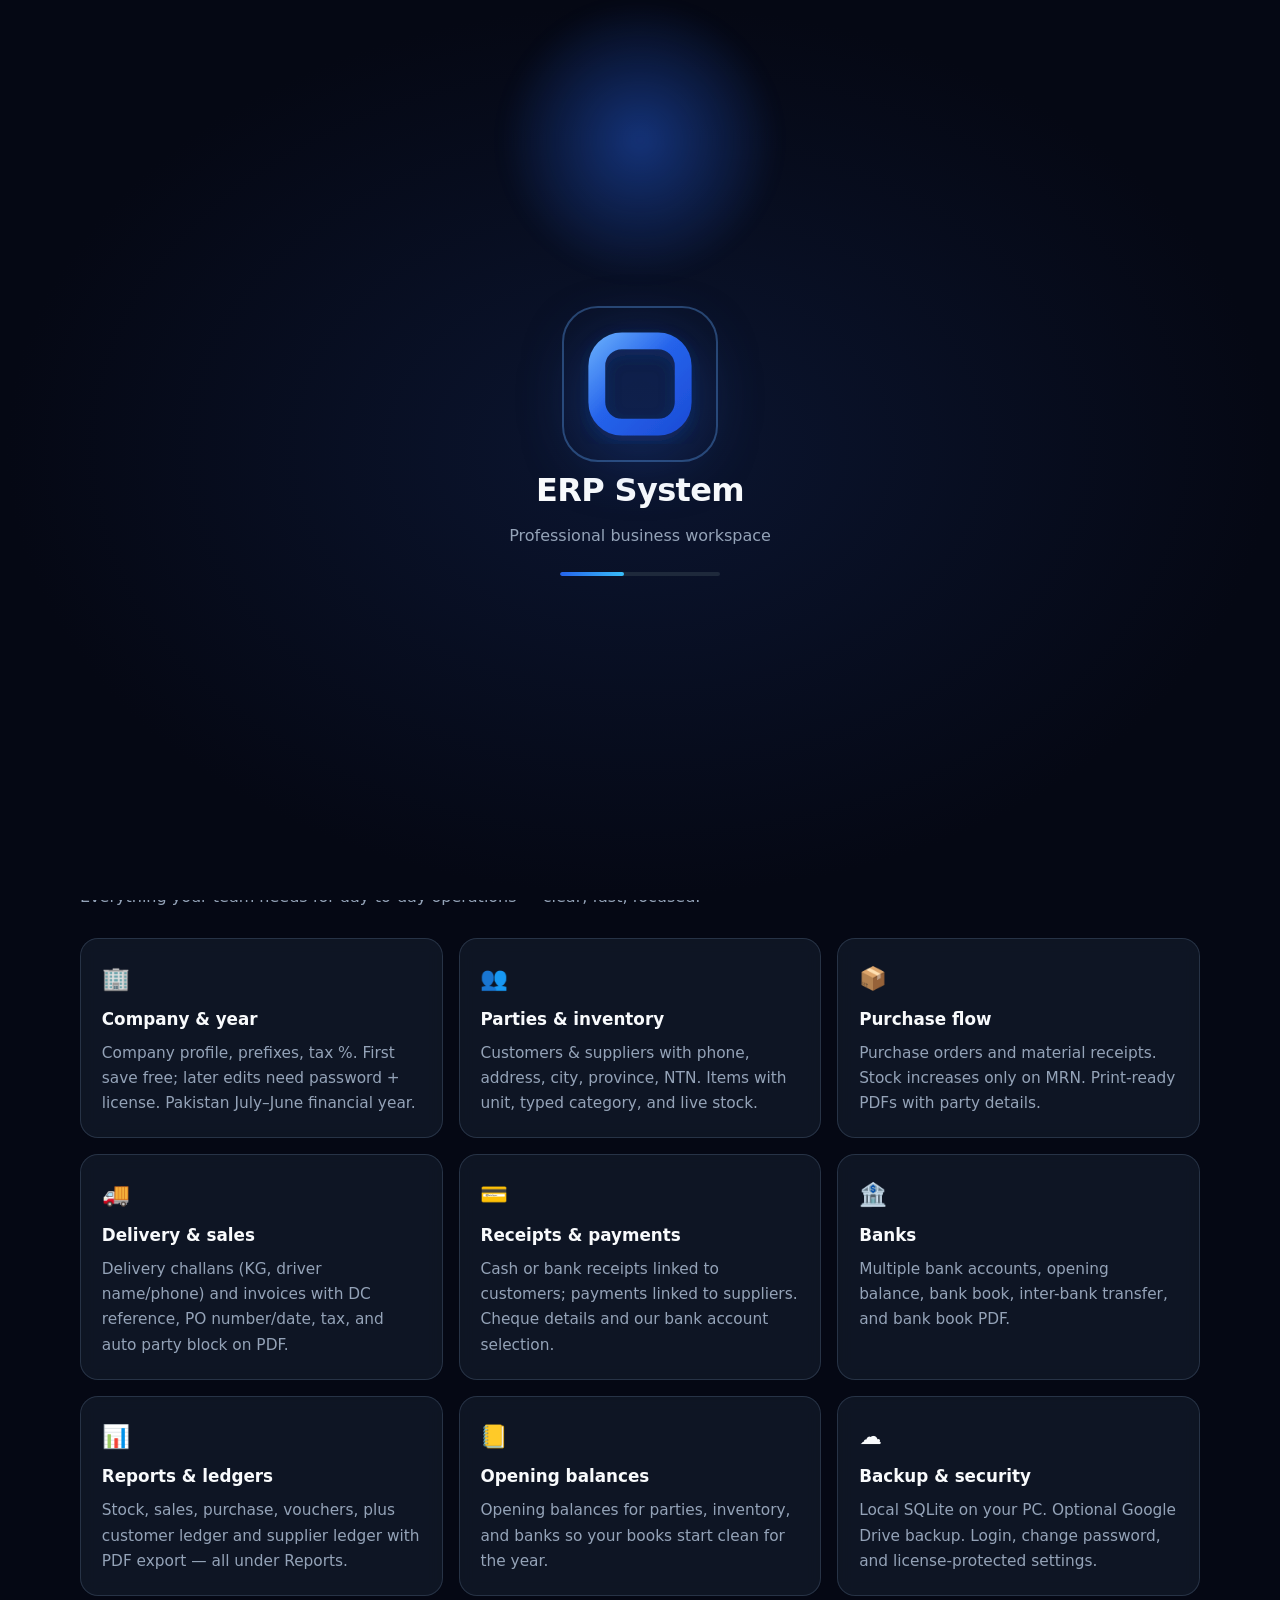
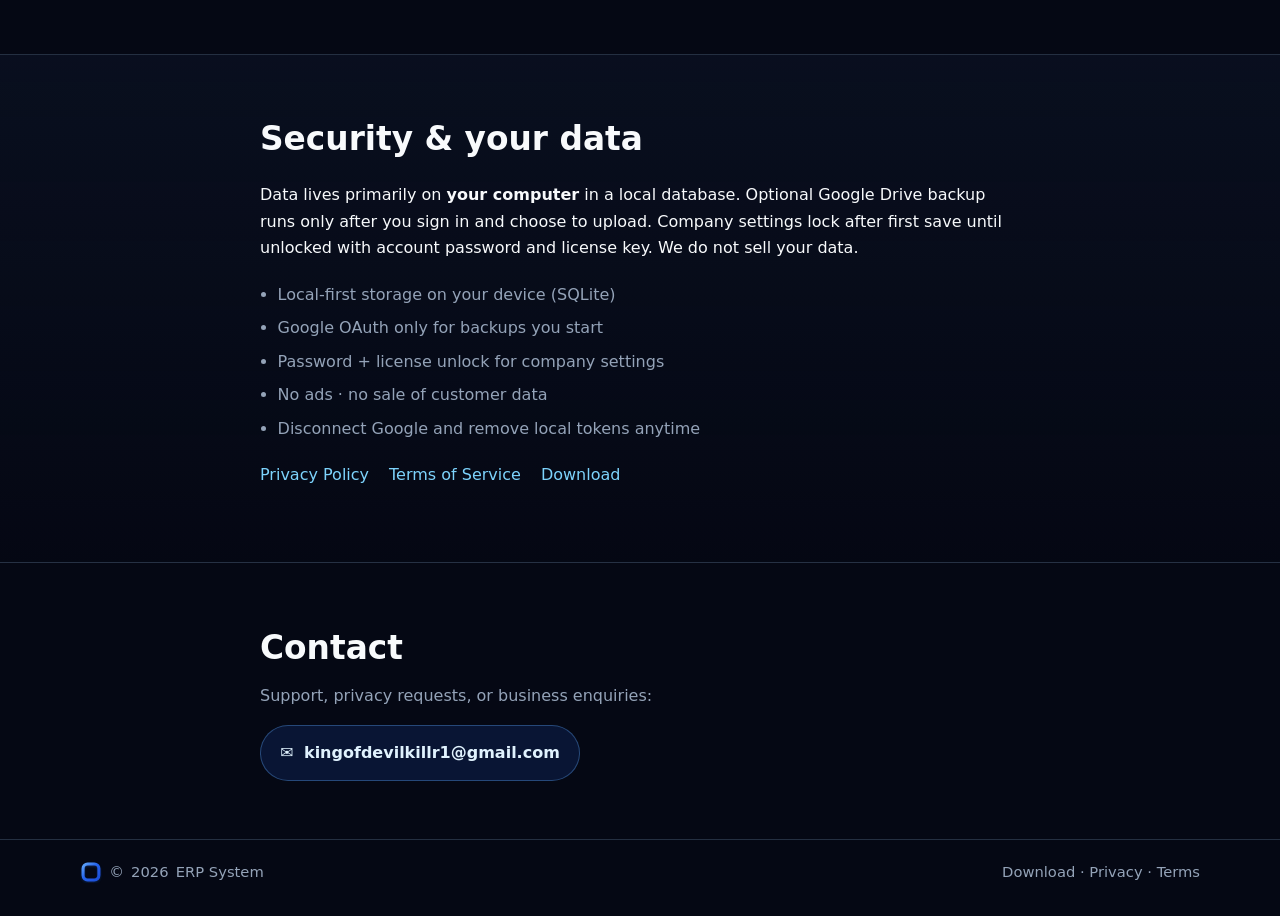
==== commit 32c88ec8: "Restore original logo ring intro animation (pre APK Hub stage)" ====
--- a/index.html
+++ b/index.html
@@ -6,32 +6,18 @@
   <title>ERP System — Professional Business Workspace</title>
   <meta name="description" content="ERP System is a professional Windows desktop ERP for purchase orders, material receipts, delivery challans, invoices, banks, ledgers, inventory, reports, and secure local backups." />
   <link rel="stylesheet" href="styles.css" />
-  <link rel="stylesheet" href="intro.css" />
   <link rel="icon" href="logo.svg" type="image/svg+xml" />
 </head>
 <body>
-  <div id="intro" class="stage" role="dialog" aria-label="Welcome">
-    <div class="stage-grid"></div>
-    <div class="stage-orb a"></div>
-    <div class="stage-orb b"></div>
-    <button type="button" class="stage-x" id="intro-x" aria-label="Skip intro">×</button>
-
-    <div class="floater f1" aria-hidden="true">📄</div>
-    <div class="floater f2" aria-hidden="true">🚚</div>
-    <div class="floater f3" aria-hidden="true">📊</div>
-    <div class="floater f4" aria-hidden="true">☁️</div>
-    <div class="floater f5" aria-hidden="true">📅</div>
-
-    <div class="stage-center">
-      <p class="stage-kicker">WELCOME TO</p>
-      <div class="stage-brand">
-        <img src="logo.svg" alt="" width="84" height="84" />
-        <span>ERP System</span>
-      </div>
-      <p class="stage-tag">INVOICES · DELIVERY · BANKS · ACCOUNTS</p>
+  <div id="intro" class="intro" aria-hidden="true">
+    <div class="intro-glow"></div>
+    <div class="intro-logo-wrap">
+      <img class="intro-logo float-y" src="logo.svg" alt="ERP System" width="120" height="120" />
+      <div class="intro-ring"></div>
     </div>
-
-    <button type="button" class="stage-skip" id="intro-skip">Skip Intro →</button>
+    <h1 class="intro-title">ERP System</h1>
+    <p class="intro-sub">Professional business workspace</p>
+    <div class="intro-bar"><span></span></div>
   </div>
 
   <div class="page">
